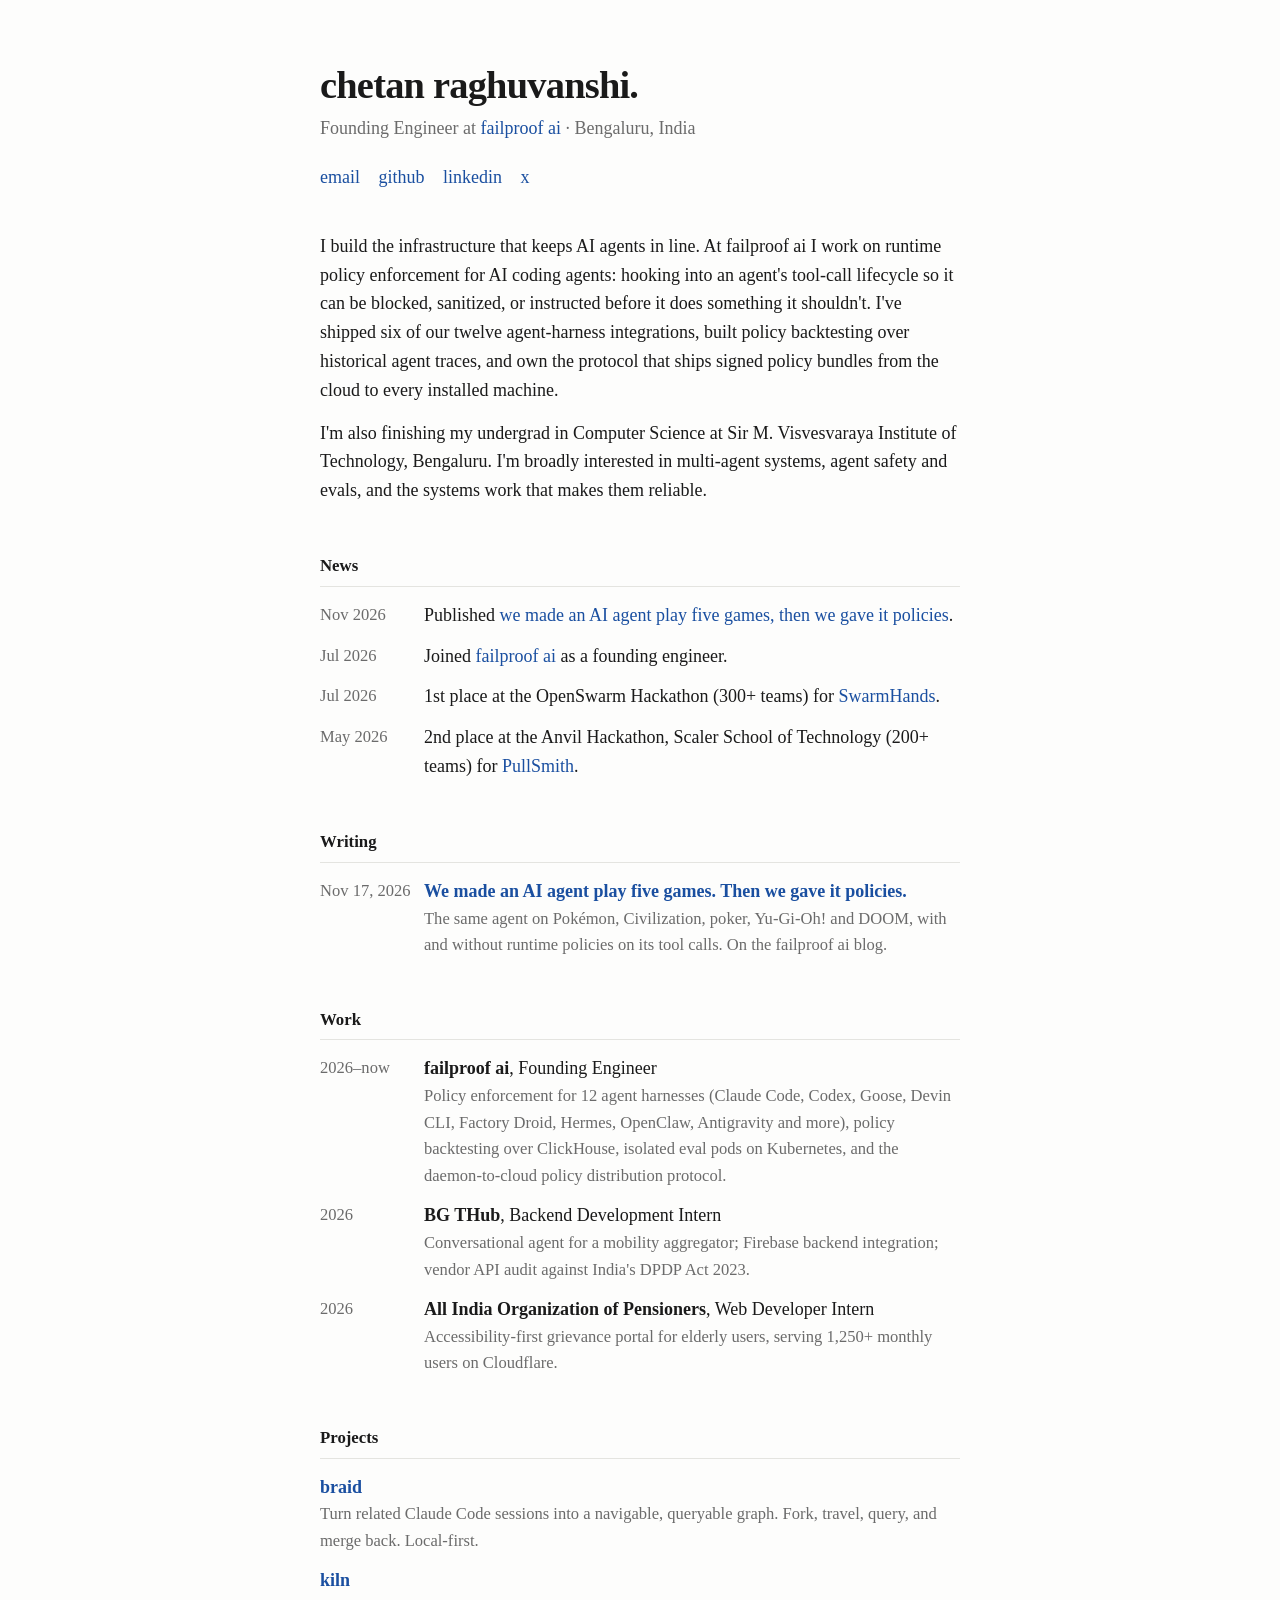
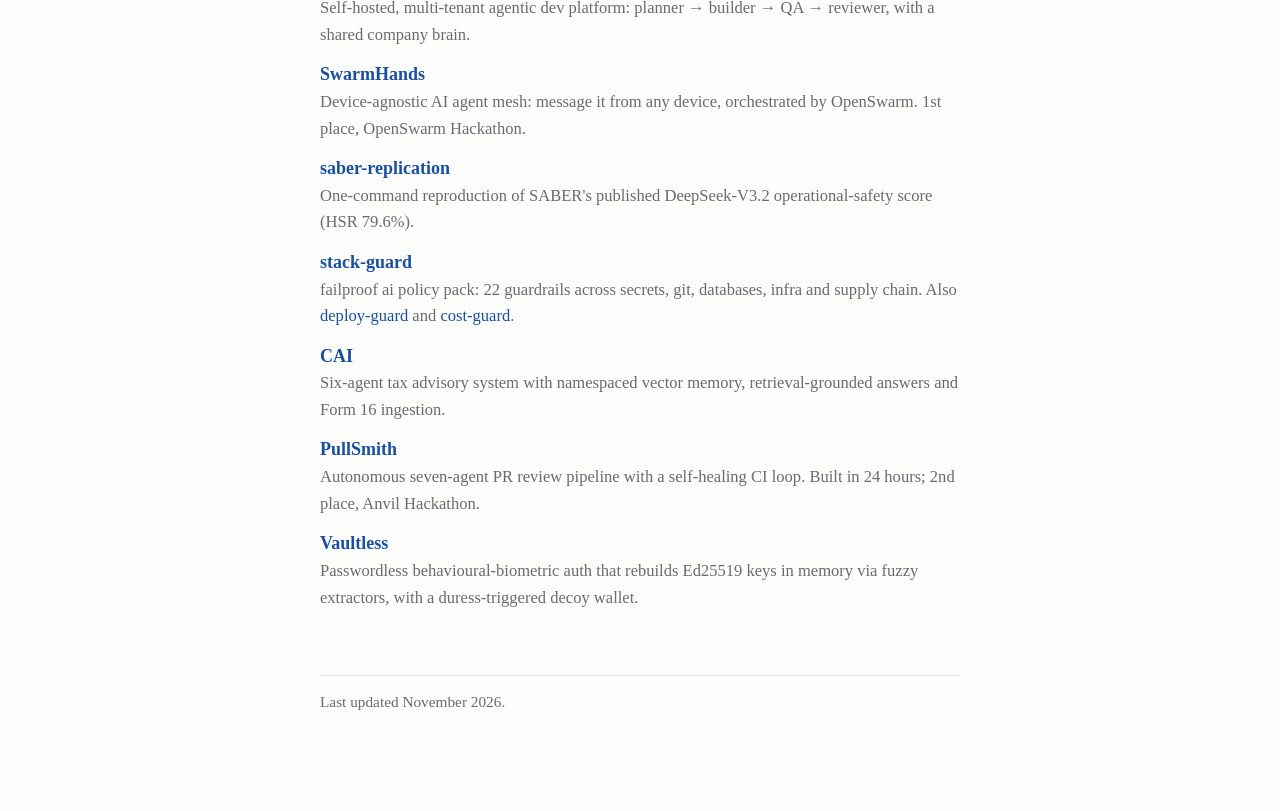
==== index.html @ 003a3ee9 "Initial personal site Co-Authored-By: Claude Opus 5.5 <noreply@anthropic.com>" ====
<!doctype html>
<html lang="en">
<head>
  <meta charset="utf-8">
  <meta name="viewport" content="width=device-width, initial-scale=1">
  <title>Chetan Raghuvanshi</title>
  <meta name="description" content="Chetan Raghuvanshi: founding engineer at failproof ai, working on runtime policy enforcement for AI coding agents.">
  <meta property="og:title" content="Chetan Raghuvanshi">
  <meta property="og:description" content="Founding engineer at failproof ai. Agents, guardrails, evals.">
  <link rel="icon" href="data:image/svg+xml,<svg xmlns='http://www.w3.org/2000/svg' viewBox='0 0 100 100'><text y='.9em' font-size='90' font-family='Georgia,serif'>c.</text></svg>">
  <link rel="stylesheet" href="/style.css">
</head>
<body>
<main>

  <h1>chetan raghuvanshi.</h1>
  <p class="subtitle">Founding Engineer at <a href="https://befailproof.ai">failproof ai</a> · Bengaluru, India</p>

  <p class="links">
    <a href="mailto:chetanraghuvanshi85@gmail.com">email</a>
    <a href="https://github.com/chhhee10">github</a>
    <a href="https://www.linkedin.com/in/chetan-raghuvanshi">linkedin</a>
    <a href="https://x.com/chhhee10">x</a>
  </p>

  <p>
    I build the infrastructure that keeps AI agents in line. At failproof ai I work on
    runtime policy enforcement for AI coding agents: hooking into an agent's tool-call
    lifecycle so it can be blocked, sanitized, or instructed before it does something it
    shouldn't. I've shipped six of our twelve agent-harness integrations, built policy
    backtesting over historical agent traces, and own the protocol that ships signed
    policy bundles from the cloud to every installed machine.
  </p>
  <p>
    I'm also finishing my undergrad in Computer Science at Sir M. Visvesvaraya
    Institute of Technology, Bengaluru. I'm broadly
    interested in multi-agent systems, agent safety and evals, and the systems work that
    makes them reliable.
  </p>

  <h2>News</h2>
  <ul class="plain dated">
    <li><span class="date">Nov 2026</span><span>Published <a href="https://befailproof.ai/blog/failproof-arcade/">we made an AI agent play five games, then we gave it policies</a>.</span></li>
    <li><span class="date">Jul 2026</span><span>Joined <a href="https://befailproof.ai">failproof ai</a> as a founding engineer.</span></li>
    <li><span class="date">Jul 2026</span><span>1st place at the OpenSwarm Hackathon (300+ teams) for <a href="https://github.com/chhhee10/swarmhands">SwarmHands</a>.</span></li>
    <li><span class="date">May 2026</span><span>2nd place at the Anvil Hackathon, Scaler School of Technology (200+ teams) for <a href="https://github.com/chhhee10/PullSmith">PullSmith</a>.</span></li>
  </ul>

  <h2>Writing</h2>
  <!-- Newest first. Self-hosted posts live in /blog/<slug>/index.html -->
  <ul class="plain dated">
    <li>
      <span class="date">Nov 17, 2026</span>
      <span>
        <a class="item-title" href="https://befailproof.ai/blog/failproof-arcade/">We made an AI agent play five games. Then we gave it policies.</a>
        <span class="desc meta">The same agent on Pokémon, Civilization, poker, Yu-Gi-Oh! and DOOM, with and without runtime policies on its tool calls. On the failproof ai blog.</span>
      </span>
    </li>
  </ul>

  <h2>Work</h2>
  <ul class="plain dated">
    <li>
      <span class="date">2026–now</span>
      <span>
        <span class="item-title">failproof ai</span>, Founding Engineer
        <span class="desc meta">Policy enforcement for 12 agent harnesses (Claude Code, Codex, Goose, Devin CLI, Factory Droid, Hermes, OpenClaw, Antigravity and more), policy backtesting over ClickHouse, isolated eval pods on Kubernetes, and the daemon-to-cloud policy distribution protocol.</span>
      </span>
    </li>
    <li>
      <span class="date">2026</span>
      <span>
        <span class="item-title">BG THub</span>, Backend Development Intern
        <span class="desc meta">Conversational agent for a mobility aggregator; Firebase backend integration; vendor API audit against India's DPDP Act 2023.</span>
      </span>
    </li>
    <li>
      <span class="date">2026</span>
      <span>
        <span class="item-title">All India Organization of Pensioners</span>, Web Developer Intern
        <span class="desc meta">Accessibility-first grievance portal for elderly users, serving 1,250+ monthly users on Cloudflare.</span>
      </span>
    </li>
  </ul>

  <h2>Projects</h2>
  <ul class="plain">
    <li>
      <a class="item-title" href="https://github.com/chhhee10/braid">braid</a>
      <span class="desc meta">Turn related Claude Code sessions into a navigable, queryable graph. Fork, travel, query, and merge back. Local-first.</span>
    </li>
    <li>
      <a class="item-title" href="https://github.com/chhhee10/kiln">kiln</a>
      <span class="desc meta">Self-hosted, multi-tenant agentic dev platform: planner → builder → QA → reviewer, with a shared company brain.</span>
    </li>
    <li>
      <a class="item-title" href="https://github.com/chhhee10/swarmhands">SwarmHands</a>
      <span class="desc meta">Device-agnostic AI agent mesh: message it from any device, orchestrated by OpenSwarm. 1st place, OpenSwarm Hackathon.</span>
    </li>
    <li>
      <a class="item-title" href="https://github.com/chhhee10/saber-replication">saber-replication</a>
      <span class="desc meta">One-command reproduction of SABER's published DeepSeek-V3.2 operational-safety score (HSR 79.6%).</span>
    </li>
    <li>
      <a class="item-title" href="https://github.com/chhhee10/stack-guard">stack-guard</a>
      <span class="desc meta">failproof ai policy pack: 22 guardrails across secrets, git, databases, infra and supply chain. Also <a href="https://github.com/chhhee10/deploy-guard">deploy-guard</a> and <a href="https://github.com/chhhee10/cost-guard">cost-guard</a>.</span>
    </li>
    <li>
      <a class="item-title" href="https://github.com/chhhee10/CAI">CAI</a>
      <span class="desc meta">Six-agent tax advisory system with namespaced vector memory, retrieval-grounded answers and Form 16 ingestion.</span>
    </li>
    <li>
      <a class="item-title" href="https://github.com/chhhee10/PullSmith">PullSmith</a>
      <span class="desc meta">Autonomous seven-agent PR review pipeline with a self-healing CI loop. Built in 24 hours; 2nd place, Anvil Hackathon.</span>
    </li>
    <li>
      <a class="item-title" href="https://github.com/chhhee10/VAULTLESS">Vaultless</a>
      <span class="desc meta">Passwordless behavioural-biometric auth that rebuilds Ed25519 keys in memory via fuzzy extractors, with a duress-triggered decoy wallet.</span>
    </li>
  </ul>

  <footer>Last updated November 2026.</footer>

</main>
</body>
</html>
---- style.css ----
:root {
  --bg: #fdfdfc;
  --fg: #1a1a1a;
  --muted: #6b6b6b;
  --rule: #e4e4e0;
  --link: #1a4fa0;
  --link-visited: #5b3a8c;
}
@media (prefers-color-scheme: dark) {
  :root {
    --bg: #141414;
    --fg: #e6e6e3;
    --muted: #9a9a95;
    --rule: #2c2c2a;
    --link: #8ab4f8;
    --link-visited: #c4a7e7;
  }
}

* { box-sizing: border-box; }

html { -webkit-text-size-adjust: 100%; }

body {
  margin: 0;
  background: var(--bg);
  color: var(--fg);
  font-family: "Iowan Old Style", "Palatino Linotype", Palatino, Georgia, "Times New Roman", serif;
  font-size: 18px;
  line-height: 1.6;
}

main {
  max-width: 680px;
  margin: 0 auto;
  padding: 64px 20px 96px;
}

a { color: var(--link); text-decoration: none; }
a:visited { color: var(--link-visited); }
a:hover { text-decoration: underline; text-underline-offset: 3px; }

h1 {
  font-size: 2.4rem;
  font-weight: 600;
  letter-spacing: -0.02em;
  line-height: 1.1;
  margin: 0 0 8px;
}
h1 a, h1 a:visited { color: var(--fg); }

.subtitle { color: var(--muted); margin: 0 0 20px; }

.links { margin: 0 0 40px; }
.links a { margin-right: 14px; white-space: nowrap; }

h2 {
  font-size: 1.05rem;
  font-weight: 600;
  margin: 48px 0 14px;
  padding-bottom: 6px;
  border-bottom: 1px solid var(--rule);
}

p { margin: 0 0 14px; }

ul.plain { list-style: none; padding: 0; margin: 0; }
ul.plain li { margin: 0 0 12px; }

.dated li { display: grid; grid-template-columns: 92px 1fr; gap: 12px; }
.date { color: var(--muted); font-variant-numeric: tabular-nums; font-size: 0.92em; padding-top: 1px; }

.item-title { font-weight: 600; }
.meta { color: var(--muted); font-size: 0.92em; }
.desc { display: block; }

footer {
  margin-top: 64px;
  padding-top: 14px;
  border-top: 1px solid var(--rule);
  color: var(--muted);
  font-size: 0.85em;
}

/* blog posts */
article h1 { font-size: 2rem; margin-bottom: 6px; }
article .meta { margin-bottom: 32px; display: block; }
article h2 { border: 0; font-size: 1.3rem; margin-top: 36px; }
article img { max-width: 100%; height: auto; }
article pre {
  overflow-x: auto;
  padding: 14px;
  background: var(--rule);
  border-radius: 4px;
  font-size: 0.85em;
}
code { font-family: ui-monospace, SFMono-Regular, Menlo, Consolas, monospace; font-size: 0.88em; }
.back { display: inline-block; margin-bottom: 32px; }

@media (max-width: 520px) {
  body { font-size: 17px; }
  main { padding: 40px 16px 72px; }
  h1 { font-size: 2rem; }
  .dated li { grid-template-columns: 1fr; gap: 0; }
}
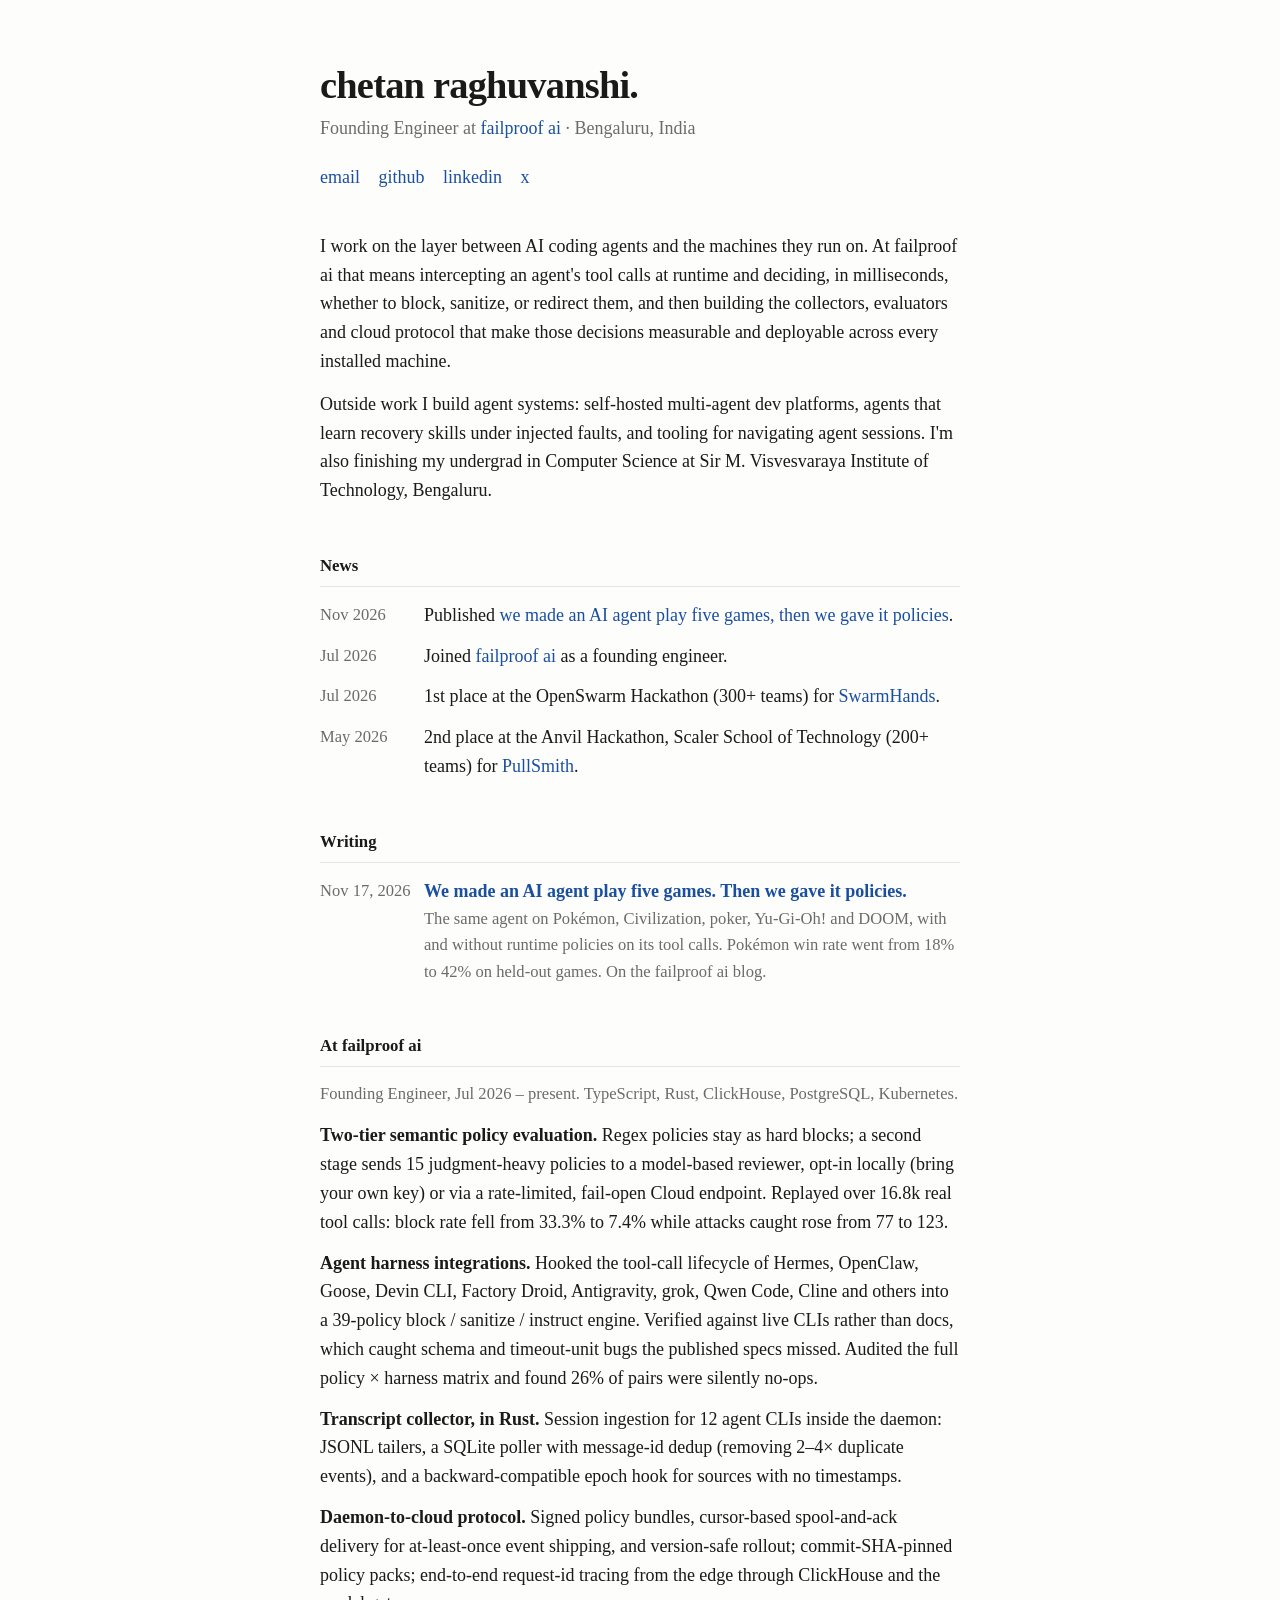
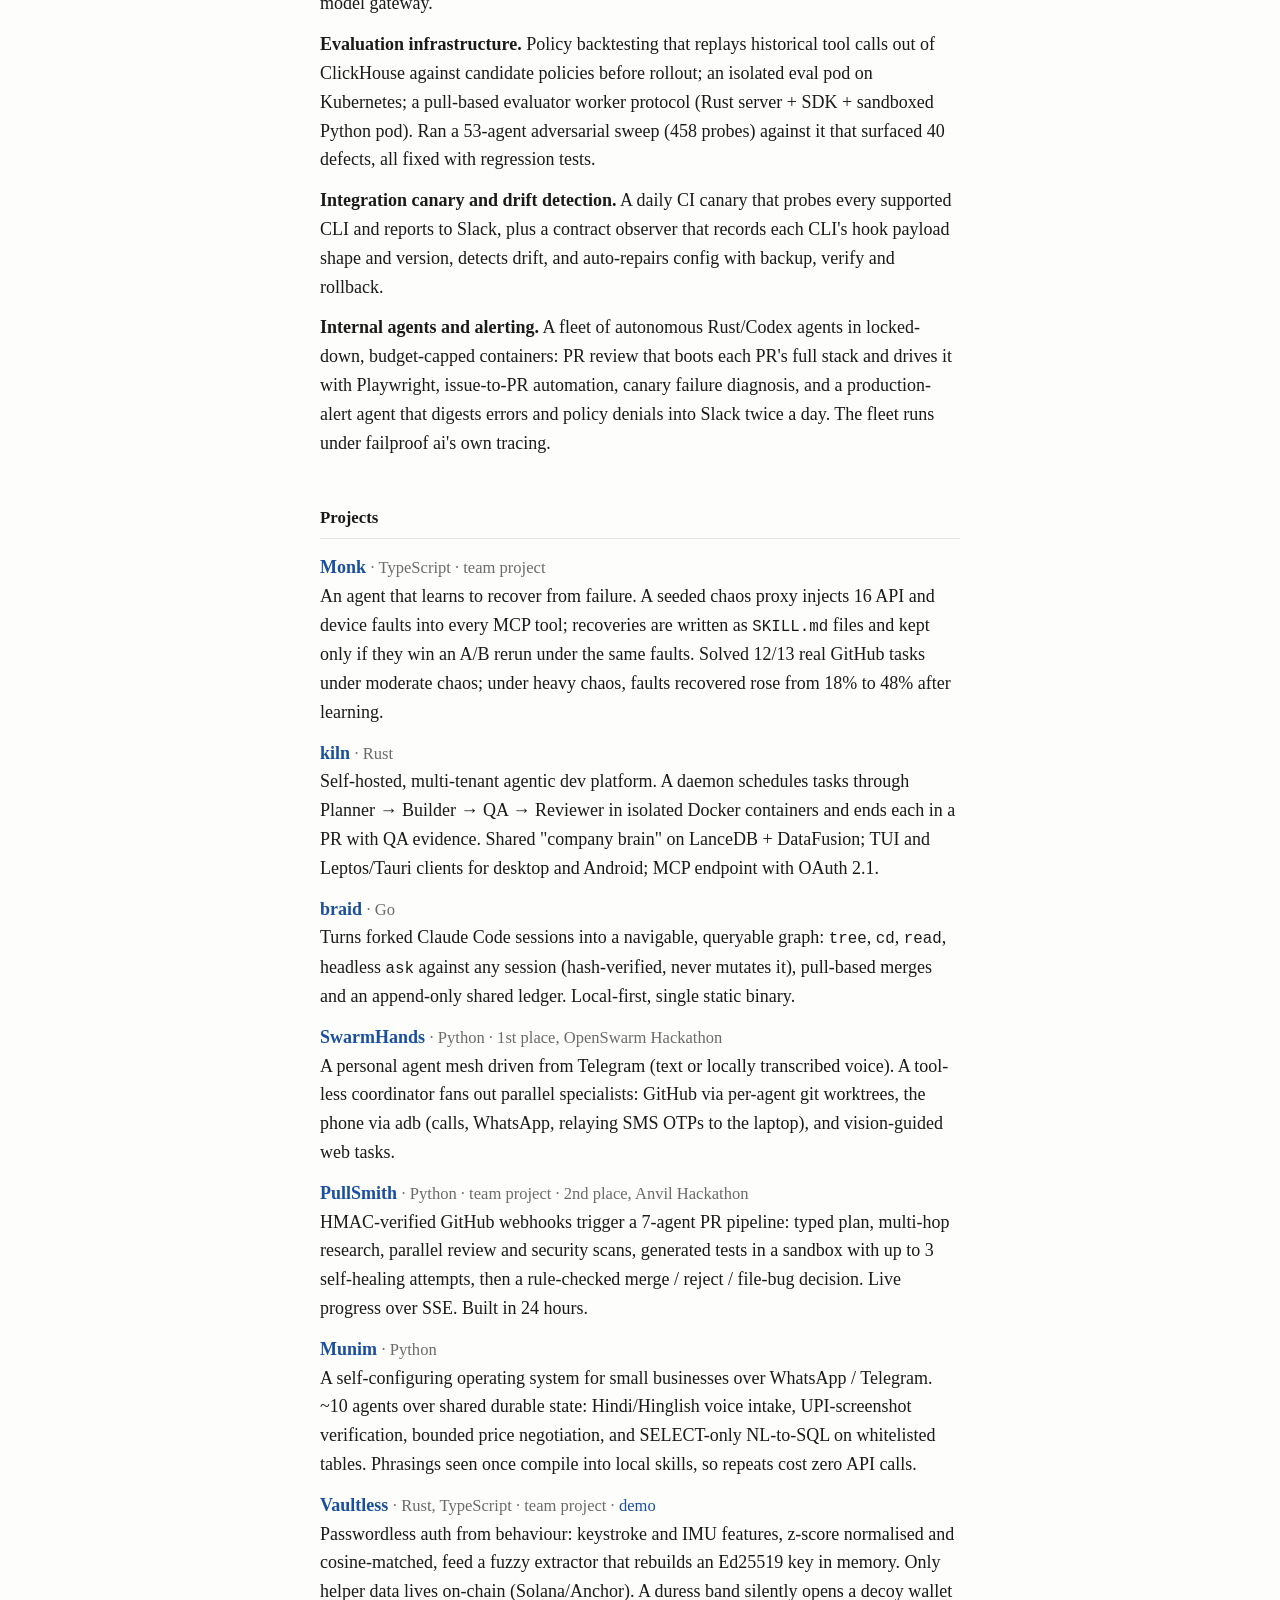
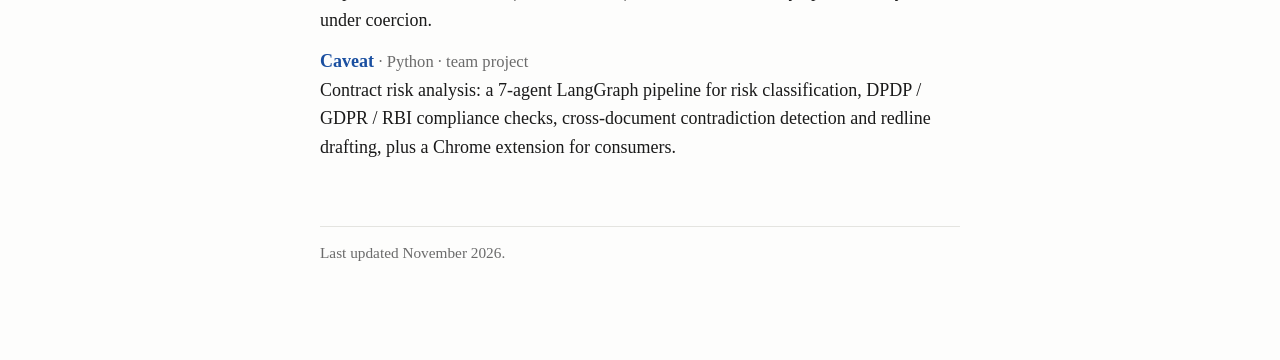
==== commit 56ce1219: "Expand failproof ai work and projects Co-Authored-By: Claude Opus 5.5 <noreply@anthropic.com>" ====
--- a/index.html
+++ b/index.html
@@ -4,9 +4,9 @@
   <meta charset="utf-8">
   <meta name="viewport" content="width=device-width, initial-scale=1">
   <title>Chetan Raghuvanshi</title>
-  <meta name="description" content="Chetan Raghuvanshi: founding engineer at failproof ai, working on runtime policy enforcement for AI coding agents.">
+  <meta name="description" content="Chetan Raghuvanshi: founding engineer at failproof ai, building runtime policy enforcement, evaluators and infrastructure for AI coding agents.">
   <meta property="og:title" content="Chetan Raghuvanshi">
-  <meta property="og:description" content="Founding engineer at failproof ai. Agents, guardrails, evals.">
+  <meta property="og:description" content="Founding engineer at failproof ai. Agent runtimes, guardrails, evals.">
   <link rel="icon" href="data:image/svg+xml,<svg xmlns='http://www.w3.org/2000/svg' viewBox='0 0 100 100'><text y='.9em' font-size='90' font-family='Georgia,serif'>c.</text></svg>">
   <link rel="stylesheet" href="/style.css">
 </head>
@@ -24,18 +24,17 @@
   </p>
 
   <p>
-    I build the infrastructure that keeps AI agents in line. At failproof ai I work on
-    runtime policy enforcement for AI coding agents: hooking into an agent's tool-call
-    lifecycle so it can be blocked, sanitized, or instructed before it does something it
-    shouldn't. I've shipped six of our twelve agent-harness integrations, built policy
-    backtesting over historical agent traces, and own the protocol that ships signed
-    policy bundles from the cloud to every installed machine.
+    I work on the layer between AI coding agents and the machines they run on. At
+    failproof ai that means intercepting an agent's tool calls at runtime and deciding,
+    in milliseconds, whether to block, sanitize, or redirect them, and then building the
+    collectors, evaluators and cloud protocol that make those decisions measurable and
+    deployable across every installed machine.
   </p>
   <p>
-    I'm also finishing my undergrad in Computer Science at Sir M. Visvesvaraya
-    Institute of Technology, Bengaluru. I'm broadly
-    interested in multi-agent systems, agent safety and evals, and the systems work that
-    makes them reliable.
+    Outside work I build agent systems: self-hosted multi-agent dev platforms, agents
+    that learn recovery skills under injected faults, and tooling for navigating agent
+    sessions. I'm also finishing my undergrad in Computer Science at Sir M. Visvesvaraya
+    Institute of Technology, Bengaluru.
   </p>
 
   <h2>News</h2>
@@ -53,69 +52,106 @@
       <span class="date">Nov 17, 2026</span>
       <span>
         <a class="item-title" href="https://befailproof.ai/blog/failproof-arcade/">We made an AI agent play five games. Then we gave it policies.</a>
-        <span class="desc meta">The same agent on Pokémon, Civilization, poker, Yu-Gi-Oh! and DOOM, with and without runtime policies on its tool calls. On the failproof ai blog.</span>
+        <span class="desc meta">The same agent on Pokémon, Civilization, poker, Yu-Gi-Oh! and DOOM, with and without runtime policies on its tool calls. Pokémon win rate went from 18% to 42% on held-out games. On the failproof ai blog.</span>
       </span>
     </li>
   </ul>
 
-  <h2>Work</h2>
-  <ul class="plain dated">
+  <h2>At failproof ai</h2>
+  <p class="meta">Founding Engineer, Jul 2026 – present. TypeScript, Rust, ClickHouse, PostgreSQL, Kubernetes.</p>
+  <ul class="plain">
     <li>
-      <span class="date">2026–now</span>
-      <span>
-        <span class="item-title">failproof ai</span>, Founding Engineer
-        <span class="desc meta">Policy enforcement for 12 agent harnesses (Claude Code, Codex, Goose, Devin CLI, Factory Droid, Hermes, OpenClaw, Antigravity and more), policy backtesting over ClickHouse, isolated eval pods on Kubernetes, and the daemon-to-cloud policy distribution protocol.</span>
-      </span>
+      <span class="item-title">Two-tier semantic policy evaluation.</span>
+      Regex policies stay as hard blocks; a second stage sends 15 judgment-heavy policies
+      to a model-based reviewer, opt-in locally (bring your own key) or via a rate-limited,
+      fail-open Cloud endpoint. Replayed over 16.8k real tool calls: block rate fell from
+      33.3% to 7.4% while attacks caught rose from 77 to 123.
     </li>
     <li>
-      <span class="date">2026</span>
-      <span>
-        <span class="item-title">BG THub</span>, Backend Development Intern
-        <span class="desc meta">Conversational agent for a mobility aggregator; Firebase backend integration; vendor API audit against India's DPDP Act 2023.</span>
-      </span>
+      <span class="item-title">Agent harness integrations.</span>
+      Hooked the tool-call lifecycle of Hermes, OpenClaw, Goose, Devin CLI, Factory Droid,
+      Antigravity, grok, Qwen Code, Cline and others into a 39-policy block / sanitize /
+      instruct engine. Verified against live CLIs rather than docs, which caught schema and
+      timeout-unit bugs the published specs missed. Audited the full policy × harness
+      matrix and found 26% of pairs were silently no-ops.
     </li>
     <li>
-      <span class="date">2026</span>
-      <span>
-        <span class="item-title">All India Organization of Pensioners</span>, Web Developer Intern
-        <span class="desc meta">Accessibility-first grievance portal for elderly users, serving 1,250+ monthly users on Cloudflare.</span>
-      </span>
+      <span class="item-title">Transcript collector, in Rust.</span>
+      Session ingestion for 12 agent CLIs inside the daemon: JSONL tailers, a SQLite poller
+      with message-id dedup (removing 2–4× duplicate events), and a backward-compatible
+      epoch hook for sources with no timestamps.
+    </li>
+    <li>
+      <span class="item-title">Daemon-to-cloud protocol.</span>
+      Signed policy bundles, cursor-based spool-and-ack delivery for at-least-once event
+      shipping, and version-safe rollout; commit-SHA-pinned policy packs; end-to-end
+      request-id tracing from the edge through ClickHouse and the model gateway.
+    </li>
+    <li>
+      <span class="item-title">Evaluation infrastructure.</span>
+      Policy backtesting that replays historical tool calls out of ClickHouse against
+      candidate policies before rollout; an isolated eval pod on Kubernetes; a pull-based
+      evaluator worker protocol (Rust server + SDK + sandboxed Python pod). Ran a 53-agent
+      adversarial sweep (458 probes) against it that surfaced 40 defects, all fixed with
+      regression tests.
+    </li>
+    <li>
+      <span class="item-title">Integration canary and drift detection.</span>
+      A daily CI canary that probes every supported CLI and reports to Slack, plus a
+      contract observer that records each CLI's hook payload shape and version, detects
+      drift, and auto-repairs config with backup, verify and rollback.
+    </li>
+    <li>
+      <span class="item-title">Internal agents and alerting.</span>
+      A fleet of autonomous Rust/Codex agents in locked-down, budget-capped containers:
+      PR review that boots each PR's full stack and drives it with Playwright, issue-to-PR
+      automation, canary failure diagnosis, and a production-alert agent that digests
+      errors and policy denials into Slack twice a day. The fleet runs under failproof ai's
+      own tracing.
     </li>
   </ul>
 
   <h2>Projects</h2>
   <ul class="plain">
     <li>
-      <a class="item-title" href="https://github.com/chhhee10/braid">braid</a>
-      <span class="desc meta">Turn related Claude Code sessions into a navigable, queryable graph. Fork, travel, query, and merge back. Local-first.</span>
+      <a class="item-title" href="https://github.com/Vijeta-Patel/Monk">Monk</a>
+      <span class="meta">· TypeScript · team project</span>
+      <span class="desc">An agent that learns to recover from failure. A seeded chaos proxy injects 16 API and device faults into every MCP tool; recoveries are written as <code>SKILL.md</code> files and kept only if they win an A/B rerun under the same faults. Solved 12/13 real GitHub tasks under moderate chaos; under heavy chaos, faults recovered rose from 18% to 48% after learning.</span>
     </li>
     <li>
       <a class="item-title" href="https://github.com/chhhee10/kiln">kiln</a>
-      <span class="desc meta">Self-hosted, multi-tenant agentic dev platform: planner → builder → QA → reviewer, with a shared company brain.</span>
+      <span class="meta">· Rust</span>
+      <span class="desc">Self-hosted, multi-tenant agentic dev platform. A daemon schedules tasks through Planner → Builder → QA → Reviewer in isolated Docker containers and ends each in a PR with QA evidence. Shared "company brain" on LanceDB + DataFusion; TUI and Leptos/Tauri clients for desktop and Android; MCP endpoint with OAuth 2.1.</span>
+    </li>
+    <li>
+      <a class="item-title" href="https://github.com/chhhee10/braid">braid</a>
+      <span class="meta">· Go</span>
+      <span class="desc">Turns forked Claude Code sessions into a navigable, queryable graph: <code>tree</code>, <code>cd</code>, <code>read</code>, headless <code>ask</code> against any session (hash-verified, never mutates it), pull-based merges and an append-only shared ledger. Local-first, single static binary.</span>
     </li>
     <li>
       <a class="item-title" href="https://github.com/chhhee10/swarmhands">SwarmHands</a>
-      <span class="desc meta">Device-agnostic AI agent mesh: message it from any device, orchestrated by OpenSwarm. 1st place, OpenSwarm Hackathon.</span>
-    </li>
-    <li>
-      <a class="item-title" href="https://github.com/chhhee10/saber-replication">saber-replication</a>
-      <span class="desc meta">One-command reproduction of SABER's published DeepSeek-V3.2 operational-safety score (HSR 79.6%).</span>
-    </li>
-    <li>
-      <a class="item-title" href="https://github.com/chhhee10/stack-guard">stack-guard</a>
-      <span class="desc meta">failproof ai policy pack: 22 guardrails across secrets, git, databases, infra and supply chain. Also <a href="https://github.com/chhhee10/deploy-guard">deploy-guard</a> and <a href="https://github.com/chhhee10/cost-guard">cost-guard</a>.</span>
-    </li>
-    <li>
-      <a class="item-title" href="https://github.com/chhhee10/CAI">CAI</a>
-      <span class="desc meta">Six-agent tax advisory system with namespaced vector memory, retrieval-grounded answers and Form 16 ingestion.</span>
+      <span class="meta">· Python · 1st place, OpenSwarm Hackathon</span>
+      <span class="desc">A personal agent mesh driven from Telegram (text or locally transcribed voice). A tool-less coordinator fans out parallel specialists: GitHub via per-agent git worktrees, the phone via adb (calls, WhatsApp, relaying SMS OTPs to the laptop), and vision-guided web tasks.</span>
     </li>
     <li>
       <a class="item-title" href="https://github.com/chhhee10/PullSmith">PullSmith</a>
-      <span class="desc meta">Autonomous seven-agent PR review pipeline with a self-healing CI loop. Built in 24 hours; 2nd place, Anvil Hackathon.</span>
+      <span class="meta">· Python · team project · 2nd place, Anvil Hackathon</span>
+      <span class="desc">HMAC-verified GitHub webhooks trigger a 7-agent PR pipeline: typed plan, multi-hop research, parallel review and security scans, generated tests in a sandbox with up to 3 self-healing attempts, then a rule-checked merge / reject / file-bug decision. Live progress over SSE. Built in 24 hours.</span>
+    </li>
+    <li>
+      <a class="item-title" href="https://github.com/chhhee10/DeepMind-Hack">Munim</a>
+      <span class="meta">· Python</span>
+      <span class="desc">A self-configuring operating system for small businesses over WhatsApp / Telegram. ~10 agents over shared durable state: Hindi/Hinglish voice intake, UPI-screenshot verification, bounded price negotiation, and SELECT-only NL-to-SQL on whitelisted tables. Phrasings seen once compile into local skills, so repeats cost zero API calls.</span>
     </li>
     <li>
       <a class="item-title" href="https://github.com/chhhee10/VAULTLESS">Vaultless</a>
-      <span class="desc meta">Passwordless behavioural-biometric auth that rebuilds Ed25519 keys in memory via fuzzy extractors, with a duress-triggered decoy wallet.</span>
+      <span class="meta">· Rust, TypeScript · team project · <a href="https://vaultless-sys.vercel.app">demo</a></span>
+      <span class="desc">Passwordless auth from behaviour: keystroke and IMU features, z-score normalised and cosine-matched, feed a fuzzy extractor that rebuilds an Ed25519 key in memory. Only helper data lives on-chain (Solana/Anchor). A duress band silently opens a decoy wallet under coercion.</span>
+    </li>
+    <li>
+      <a class="item-title" href="https://github.com/chhhee10/Caveat">Caveat</a>
+      <span class="meta">· Python · team project</span>
+      <span class="desc">Contract risk analysis: a 7-agent LangGraph pipeline for risk classification, DPDP / GDPR / RBI compliance checks, cross-document contradiction detection and redline drafting, plus a Chrome extension for consumers.</span>
     </li>
   </ul>
 
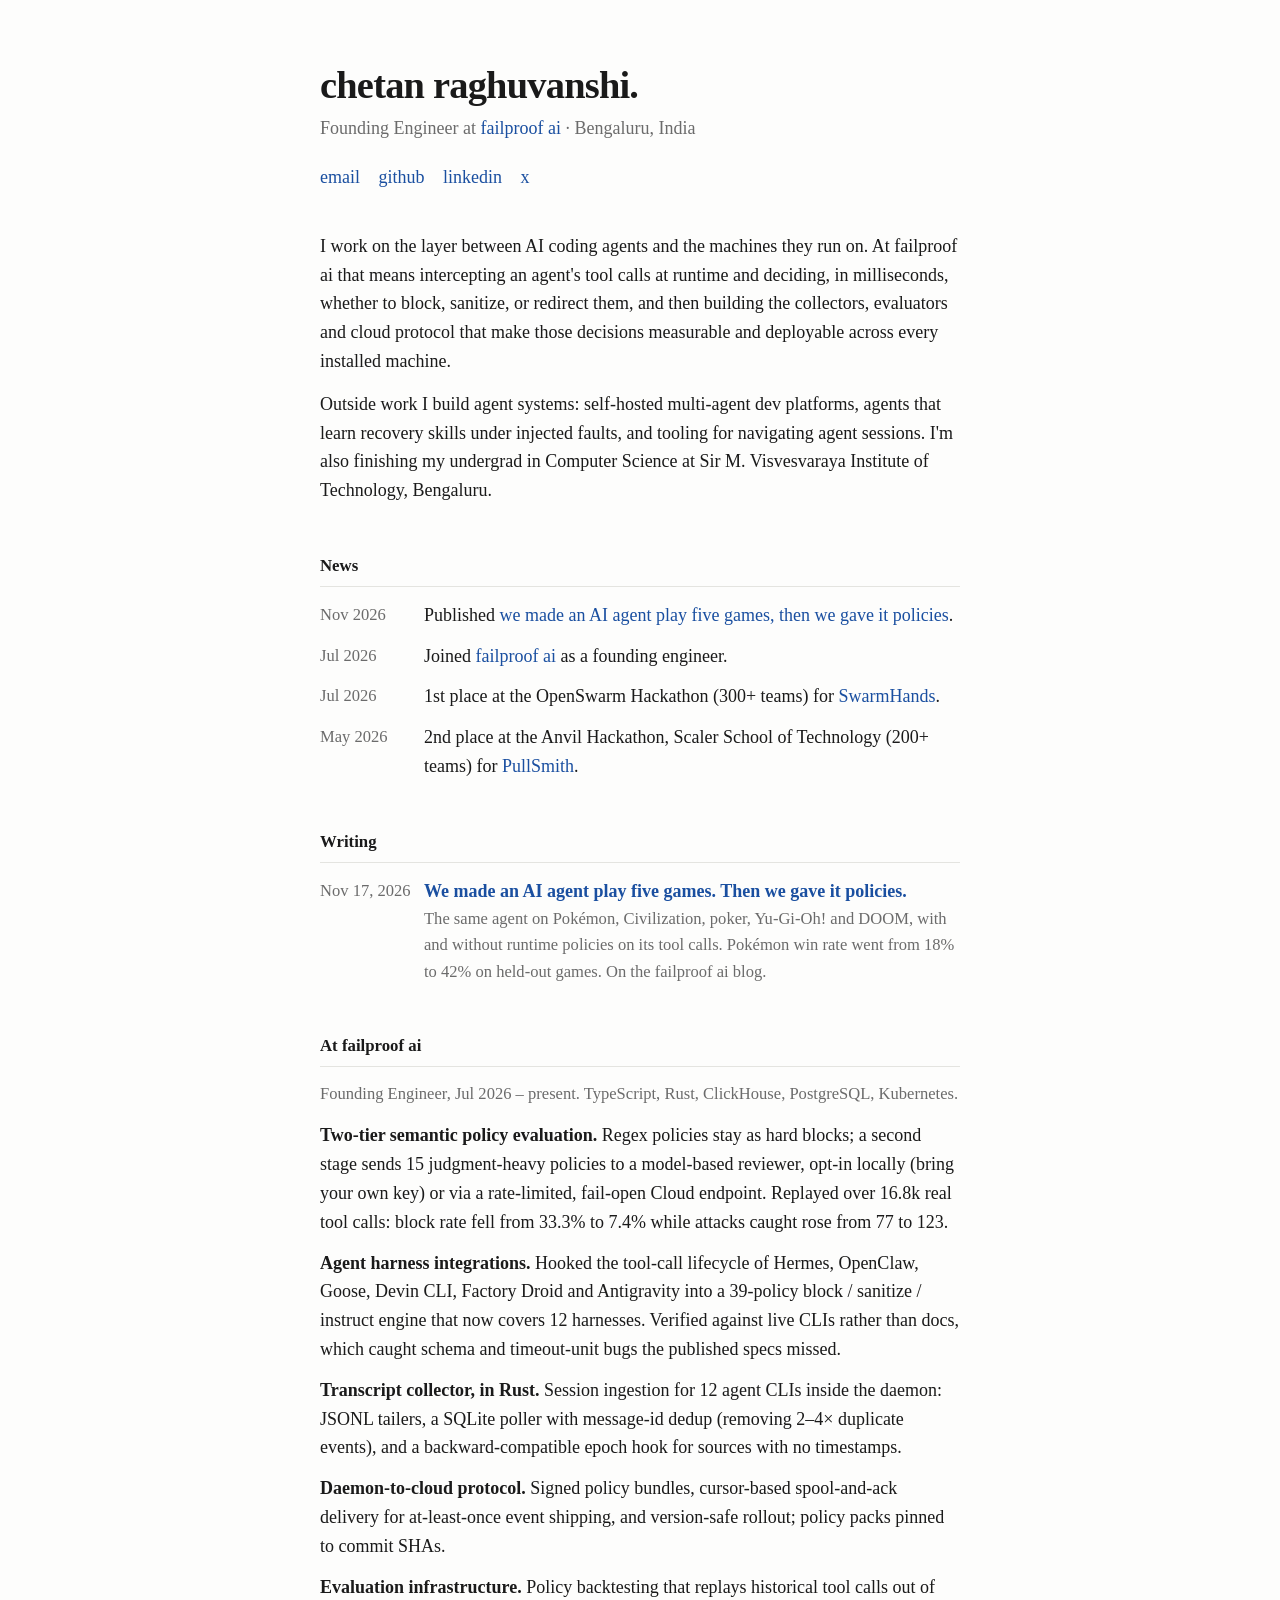
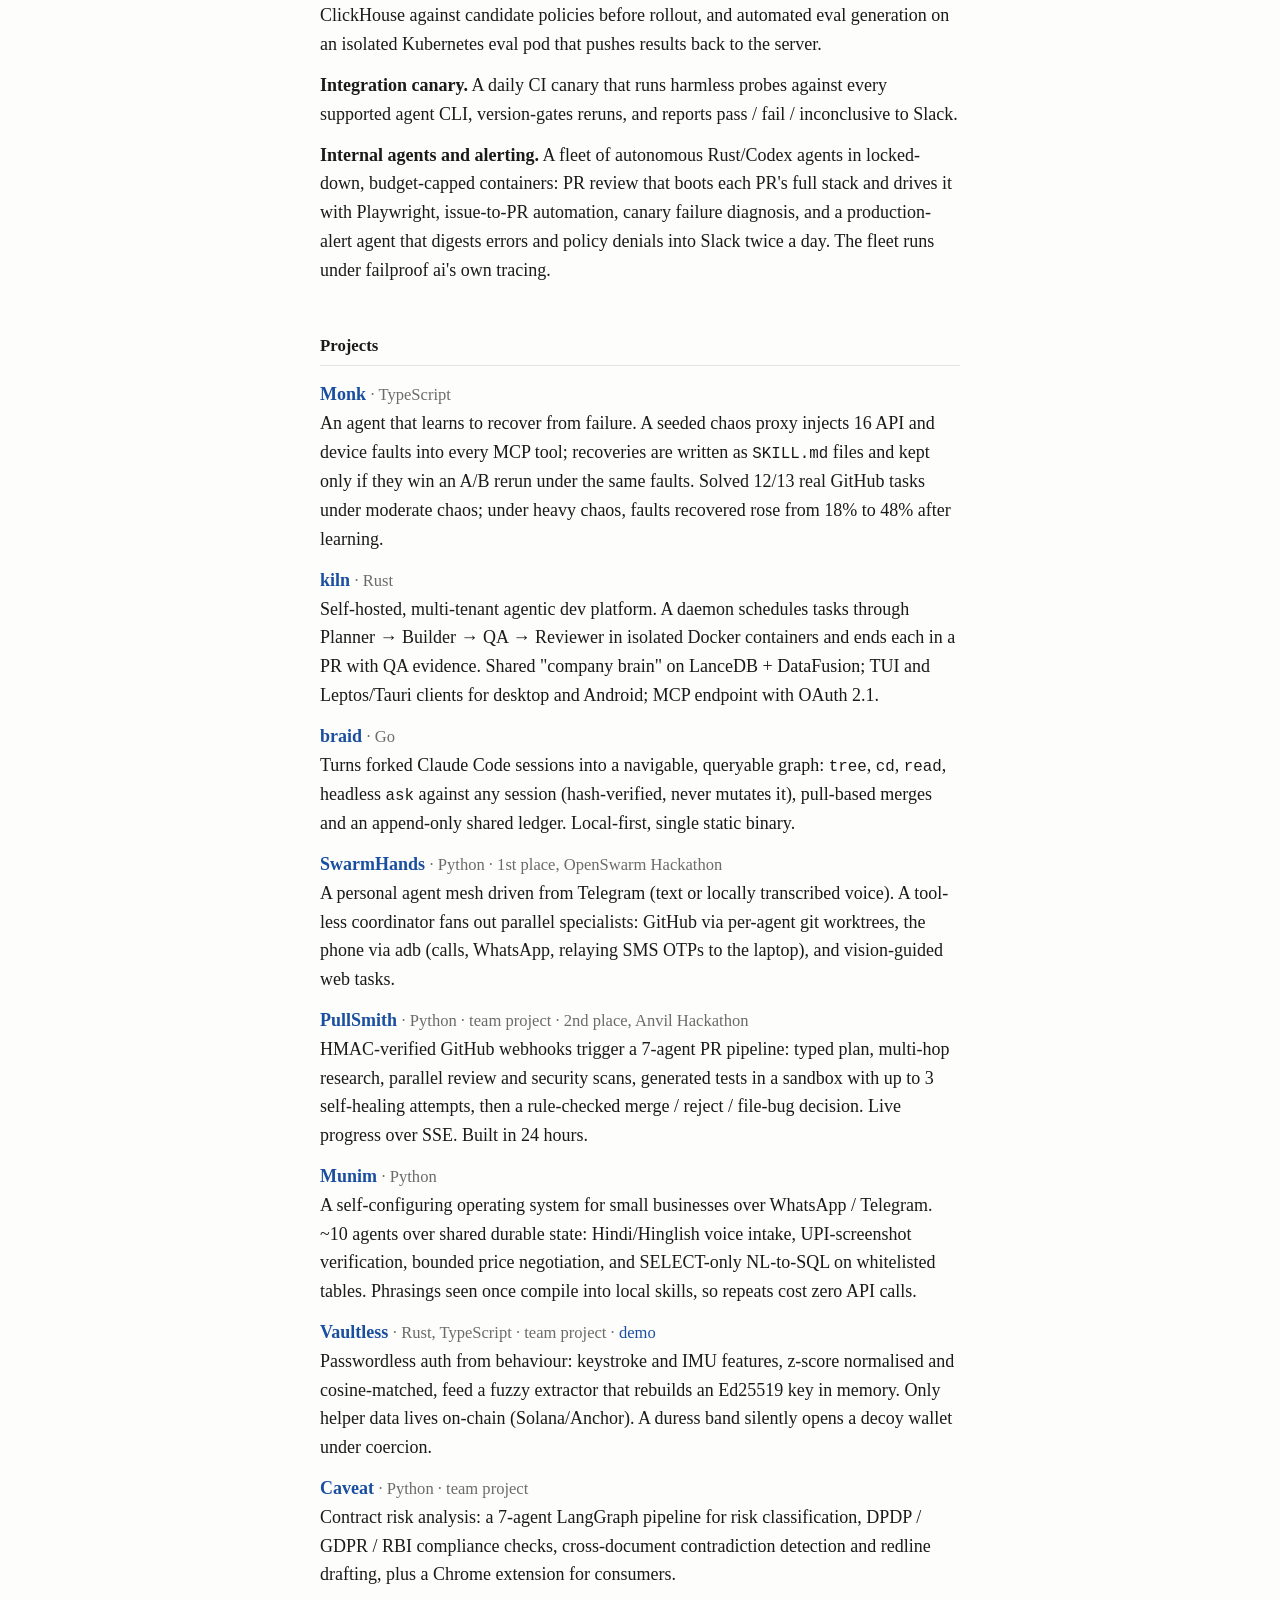
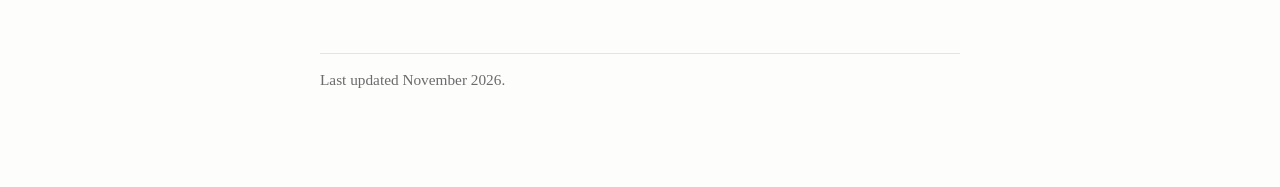
==== commit 6edc239a: "Keep only shipped failproof ai work; Monk as own project Co-Authored-By: Claude Opus 5.5 <noreply@an" ====
--- a/index.html
+++ b/index.html
@@ -69,11 +69,10 @@
     </li>
     <li>
       <span class="item-title">Agent harness integrations.</span>
-      Hooked the tool-call lifecycle of Hermes, OpenClaw, Goose, Devin CLI, Factory Droid,
-      Antigravity, grok, Qwen Code, Cline and others into a 39-policy block / sanitize /
-      instruct engine. Verified against live CLIs rather than docs, which caught schema and
-      timeout-unit bugs the published specs missed. Audited the full policy × harness
-      matrix and found 26% of pairs were silently no-ops.
+      Hooked the tool-call lifecycle of Hermes, OpenClaw, Goose, Devin CLI, Factory Droid
+      and Antigravity into a 39-policy block / sanitize / instruct engine that now covers
+      12 harnesses. Verified against live CLIs rather than docs, which caught schema and
+      timeout-unit bugs the published specs missed.
     </li>
     <li>
       <span class="item-title">Transcript collector, in Rust.</span>
@@ -84,22 +83,18 @@
     <li>
       <span class="item-title">Daemon-to-cloud protocol.</span>
       Signed policy bundles, cursor-based spool-and-ack delivery for at-least-once event
-      shipping, and version-safe rollout; commit-SHA-pinned policy packs; end-to-end
-      request-id tracing from the edge through ClickHouse and the model gateway.
+      shipping, and version-safe rollout; policy packs pinned to commit SHAs.
     </li>
     <li>
       <span class="item-title">Evaluation infrastructure.</span>
       Policy backtesting that replays historical tool calls out of ClickHouse against
-      candidate policies before rollout; an isolated eval pod on Kubernetes; a pull-based
-      evaluator worker protocol (Rust server + SDK + sandboxed Python pod). Ran a 53-agent
-      adversarial sweep (458 probes) against it that surfaced 40 defects, all fixed with
-      regression tests.
+      candidate policies before rollout, and automated eval generation on an isolated
+      Kubernetes eval pod that pushes results back to the server.
     </li>
     <li>
-      <span class="item-title">Integration canary and drift detection.</span>
-      A daily CI canary that probes every supported CLI and reports to Slack, plus a
-      contract observer that records each CLI's hook payload shape and version, detects
-      drift, and auto-repairs config with backup, verify and rollback.
+      <span class="item-title">Integration canary.</span>
+      A daily CI canary that runs harmless probes against every supported agent CLI,
+      version-gates reruns, and reports pass / fail / inconclusive to Slack.
     </li>
     <li>
       <span class="item-title">Internal agents and alerting.</span>
@@ -115,7 +110,7 @@
   <ul class="plain">
     <li>
       <a class="item-title" href="https://github.com/Vijeta-Patel/Monk">Monk</a>
-      <span class="meta">· TypeScript · team project</span>
+      <span class="meta">· TypeScript</span>
       <span class="desc">An agent that learns to recover from failure. A seeded chaos proxy injects 16 API and device faults into every MCP tool; recoveries are written as <code>SKILL.md</code> files and kept only if they win an A/B rerun under the same faults. Solved 12/13 real GitHub tasks under moderate chaos; under heavy chaos, faults recovered rose from 18% to 48% after learning.</span>
     </li>
     <li>
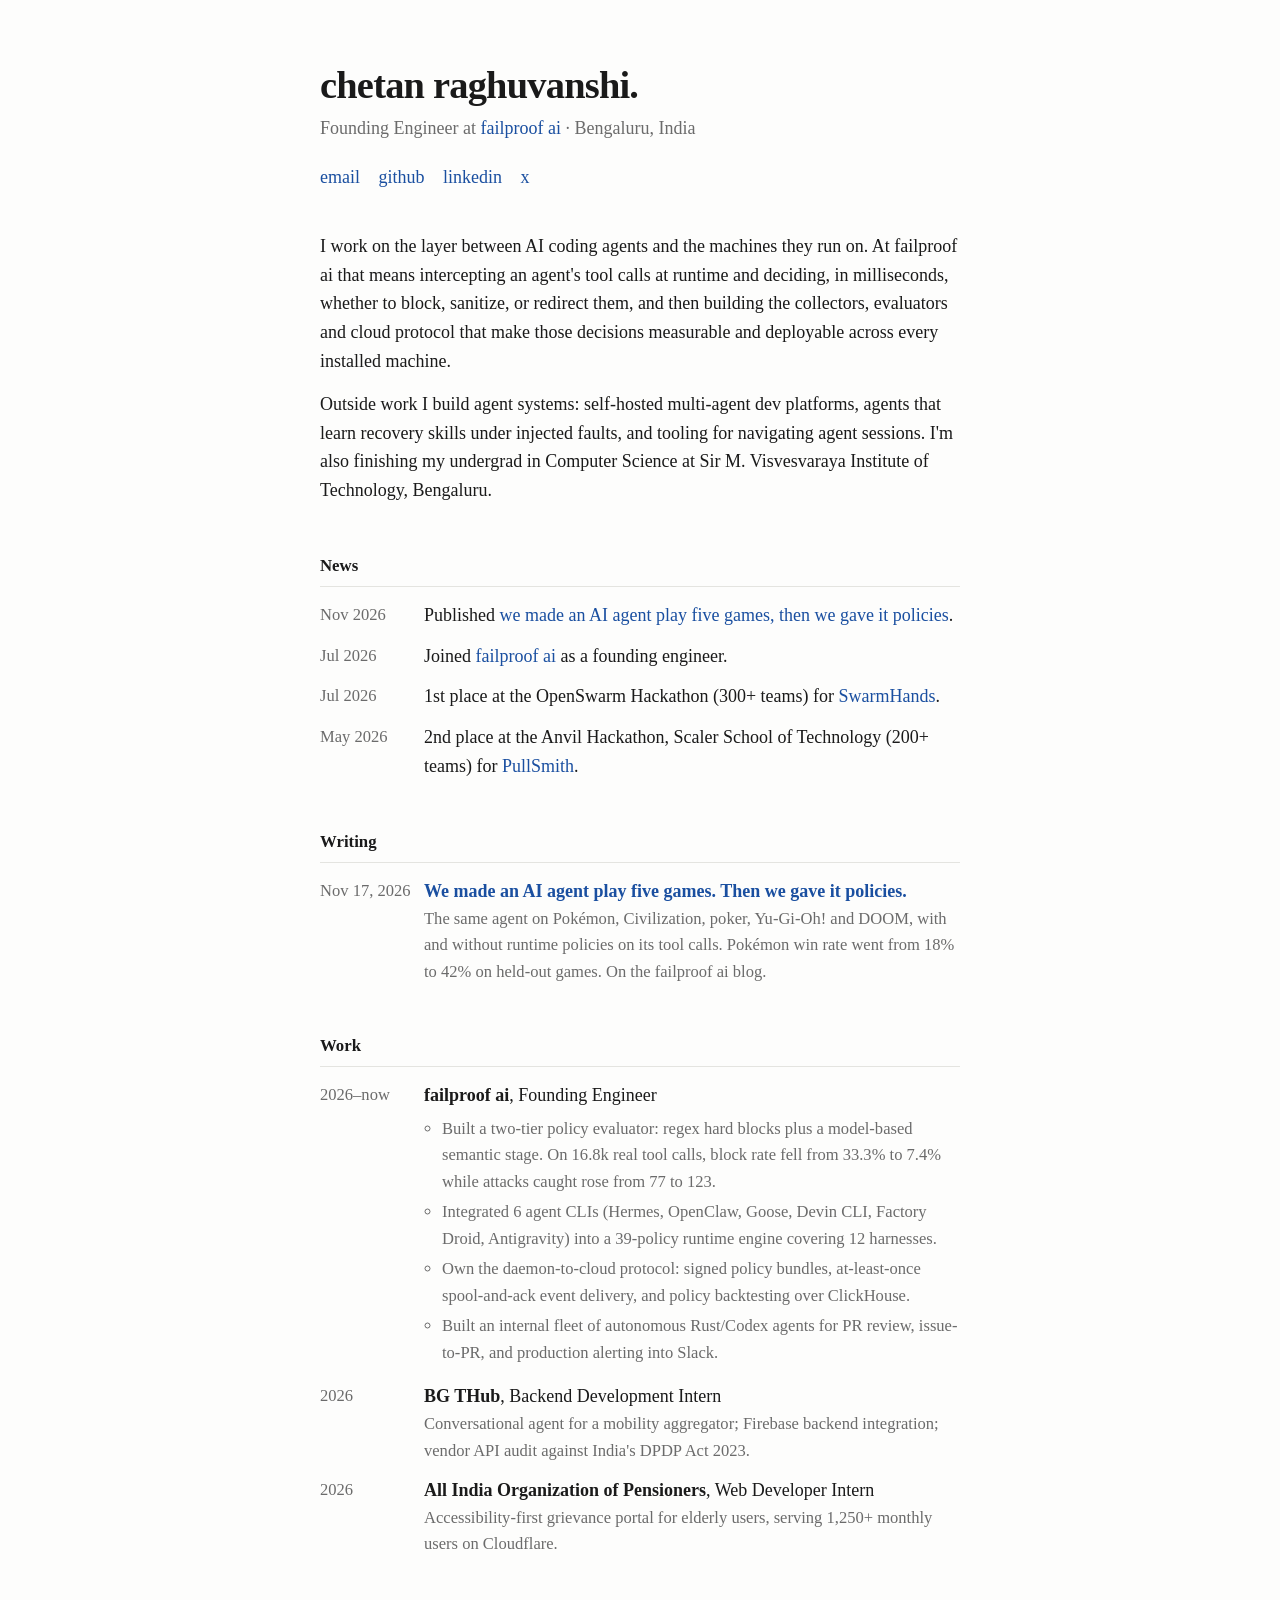
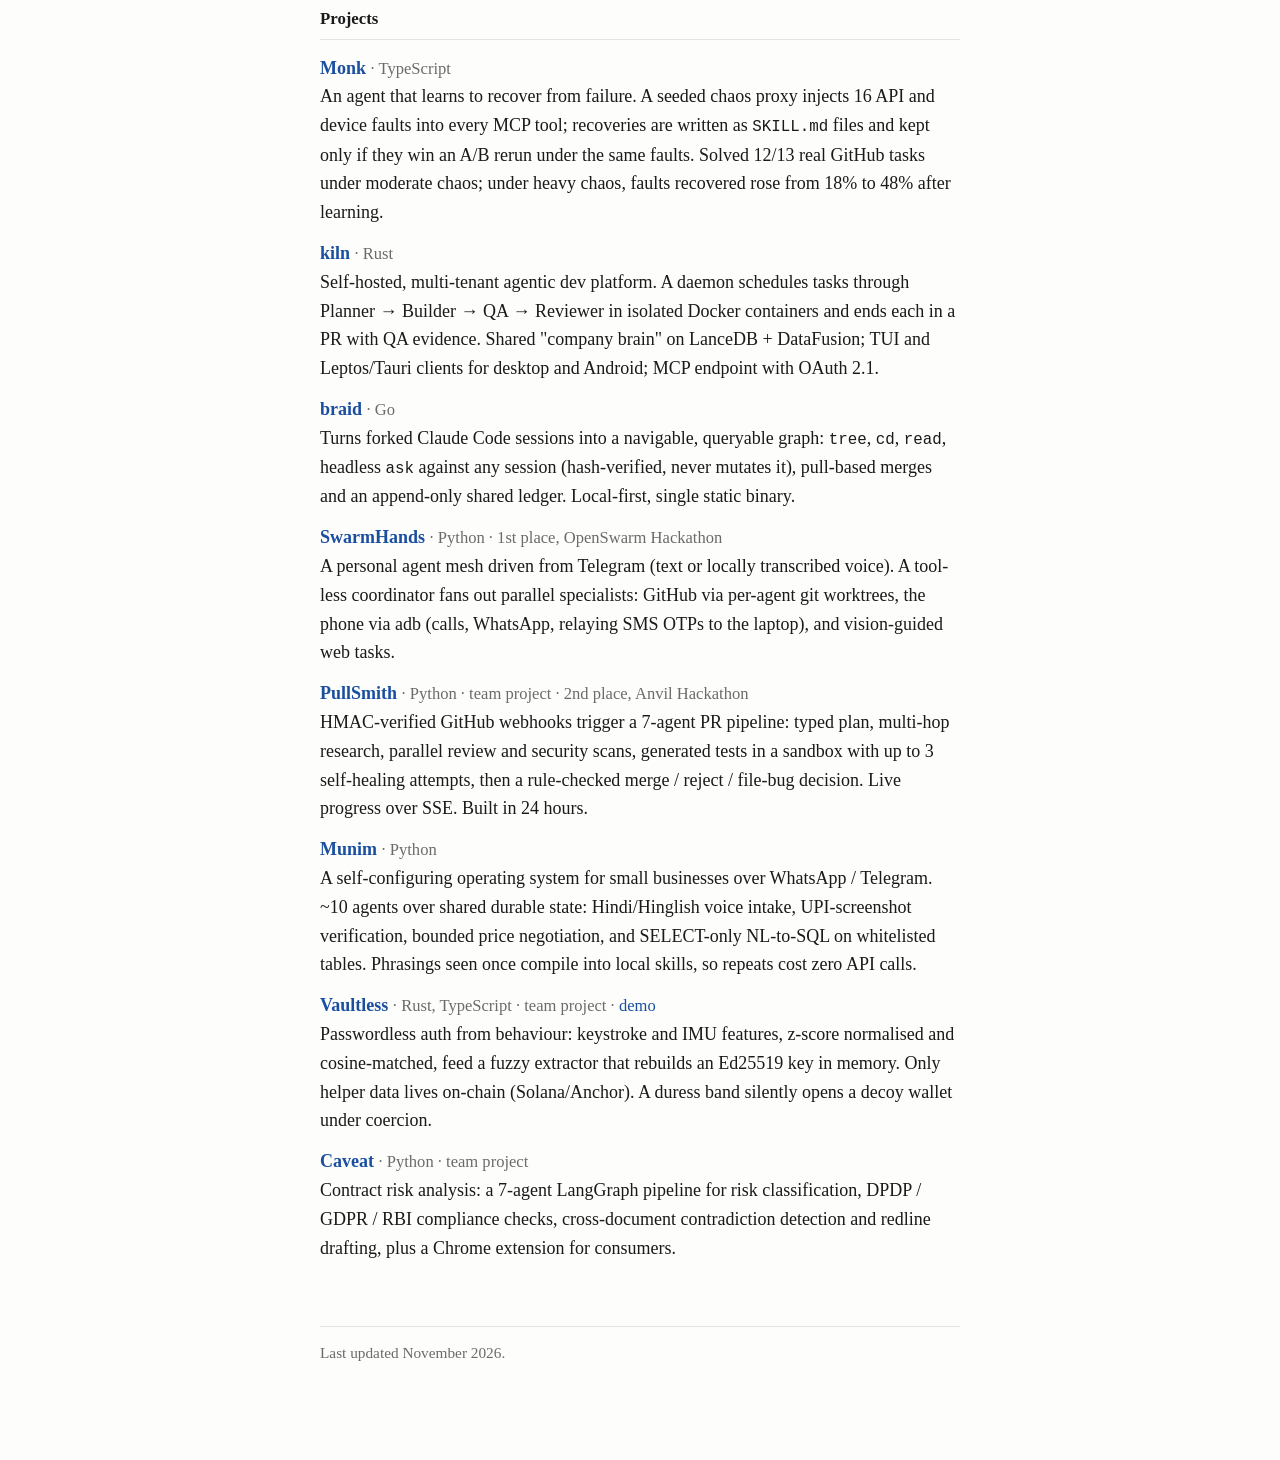
==== commit 4d52d3de: "Restore Work section with condensed failproof ai entry Co-Authored-By: Claude Opus 5.5 <noreply@anth" ====
--- a/index.html
+++ b/index.html
@@ -57,52 +57,33 @@
     </li>
   </ul>
 
-  <h2>At failproof ai</h2>
-  <p class="meta">Founding Engineer, Jul 2026 – present. TypeScript, Rust, ClickHouse, PostgreSQL, Kubernetes.</p>
-  <ul class="plain">
+  <h2>Work</h2>
+  <ul class="plain dated">
     <li>
-      <span class="item-title">Two-tier semantic policy evaluation.</span>
-      Regex policies stay as hard blocks; a second stage sends 15 judgment-heavy policies
-      to a model-based reviewer, opt-in locally (bring your own key) or via a rate-limited,
-      fail-open Cloud endpoint. Replayed over 16.8k real tool calls: block rate fell from
-      33.3% to 7.4% while attacks caught rose from 77 to 123.
+      <span class="date">2026–now</span>
+      <span>
+        <span class="item-title">failproof ai</span>, Founding Engineer
+        <ul class="bullets">
+          <li>Built a two-tier policy evaluator: regex hard blocks plus a model-based semantic stage. On 16.8k real tool calls, block rate fell from 33.3% to 7.4% while attacks caught rose from 77 to 123.</li>
+          <li>Integrated 6 agent CLIs (Hermes, OpenClaw, Goose, Devin CLI, Factory Droid, Antigravity) into a 39-policy runtime engine covering 12 harnesses.</li>
+          <li>Own the daemon-to-cloud protocol: signed policy bundles, at-least-once spool-and-ack event delivery, and policy backtesting over ClickHouse.</li>
+          <li>Built an internal fleet of autonomous Rust/Codex agents for PR review, issue-to-PR, and production alerting into Slack.</li>
+        </ul>
+      </span>
     </li>
     <li>
-      <span class="item-title">Agent harness integrations.</span>
-      Hooked the tool-call lifecycle of Hermes, OpenClaw, Goose, Devin CLI, Factory Droid
-      and Antigravity into a 39-policy block / sanitize / instruct engine that now covers
-      12 harnesses. Verified against live CLIs rather than docs, which caught schema and
-      timeout-unit bugs the published specs missed.
+      <span class="date">2026</span>
+      <span>
+        <span class="item-title">BG THub</span>, Backend Development Intern
+        <span class="desc meta">Conversational agent for a mobility aggregator; Firebase backend integration; vendor API audit against India's DPDP Act 2023.</span>
+      </span>
     </li>
     <li>
-      <span class="item-title">Transcript collector, in Rust.</span>
-      Session ingestion for 12 agent CLIs inside the daemon: JSONL tailers, a SQLite poller
-      with message-id dedup (removing 2–4× duplicate events), and a backward-compatible
-      epoch hook for sources with no timestamps.
-    </li>
-    <li>
-      <span class="item-title">Daemon-to-cloud protocol.</span>
-      Signed policy bundles, cursor-based spool-and-ack delivery for at-least-once event
-      shipping, and version-safe rollout; policy packs pinned to commit SHAs.
-    </li>
-    <li>
-      <span class="item-title">Evaluation infrastructure.</span>
-      Policy backtesting that replays historical tool calls out of ClickHouse against
-      candidate policies before rollout, and automated eval generation on an isolated
-      Kubernetes eval pod that pushes results back to the server.
-    </li>
-    <li>
-      <span class="item-title">Integration canary.</span>
-      A daily CI canary that runs harmless probes against every supported agent CLI,
-      version-gates reruns, and reports pass / fail / inconclusive to Slack.
-    </li>
-    <li>
-      <span class="item-title">Internal agents and alerting.</span>
-      A fleet of autonomous Rust/Codex agents in locked-down, budget-capped containers:
-      PR review that boots each PR's full stack and drives it with Playwright, issue-to-PR
-      automation, canary failure diagnosis, and a production-alert agent that digests
-      errors and policy denials into Slack twice a day. The fleet runs under failproof ai's
-      own tracing.
+      <span class="date">2026</span>
+      <span>
+        <span class="item-title">All India Organization of Pensioners</span>, Web Developer Intern
+        <span class="desc meta">Accessibility-first grievance portal for elderly users, serving 1,250+ monthly users on Cloudflare.</span>
+      </span>
     </li>
   </ul>
 
--- a/style.css
+++ b/style.css
@@ -65,9 +65,9 @@
 p { margin: 0 0 14px; }
 
 ul.plain { list-style: none; padding: 0; margin: 0; }
-ul.plain li { margin: 0 0 12px; }
+ul.plain > li { margin: 0 0 12px; }
 
-.dated li { display: grid; grid-template-columns: 92px 1fr; gap: 12px; }
+.dated > li { display: grid; grid-template-columns: 92px 1fr; gap: 12px; }
 .date { color: var(--muted); font-variant-numeric: tabular-nums; font-size: 0.92em; padding-top: 1px; }
 
 .item-title { font-weight: 600; }
@@ -101,5 +101,8 @@
   body { font-size: 17px; }
   main { padding: 40px 16px 72px; }
   h1 { font-size: 2rem; }
-  .dated li { grid-template-columns: 1fr; gap: 0; }
+  .dated > li { grid-template-columns: 1fr; gap: 0; }
 }
+
+ul.bullets { margin: 6px 0 0; padding-left: 18px; color: var(--muted); font-size: 0.92em; }
+ul.bullets li { margin: 0 0 4px; }
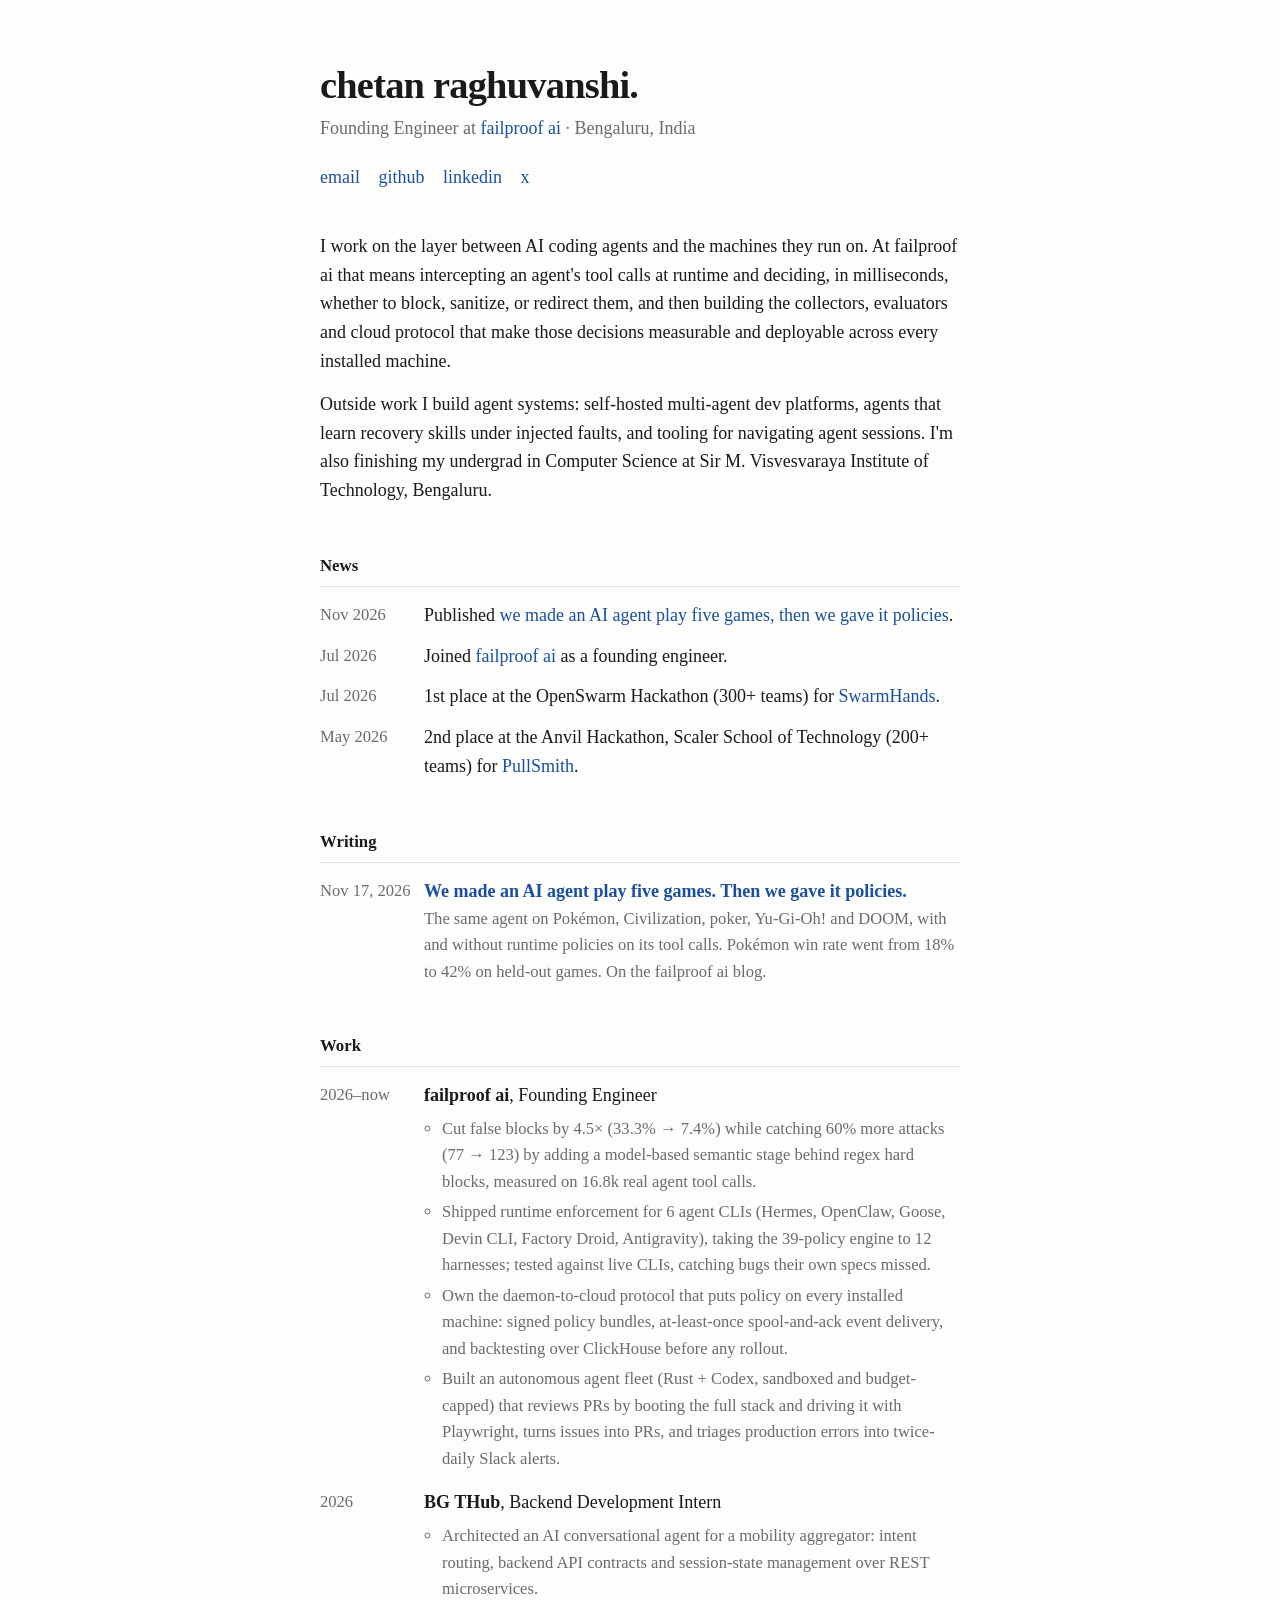
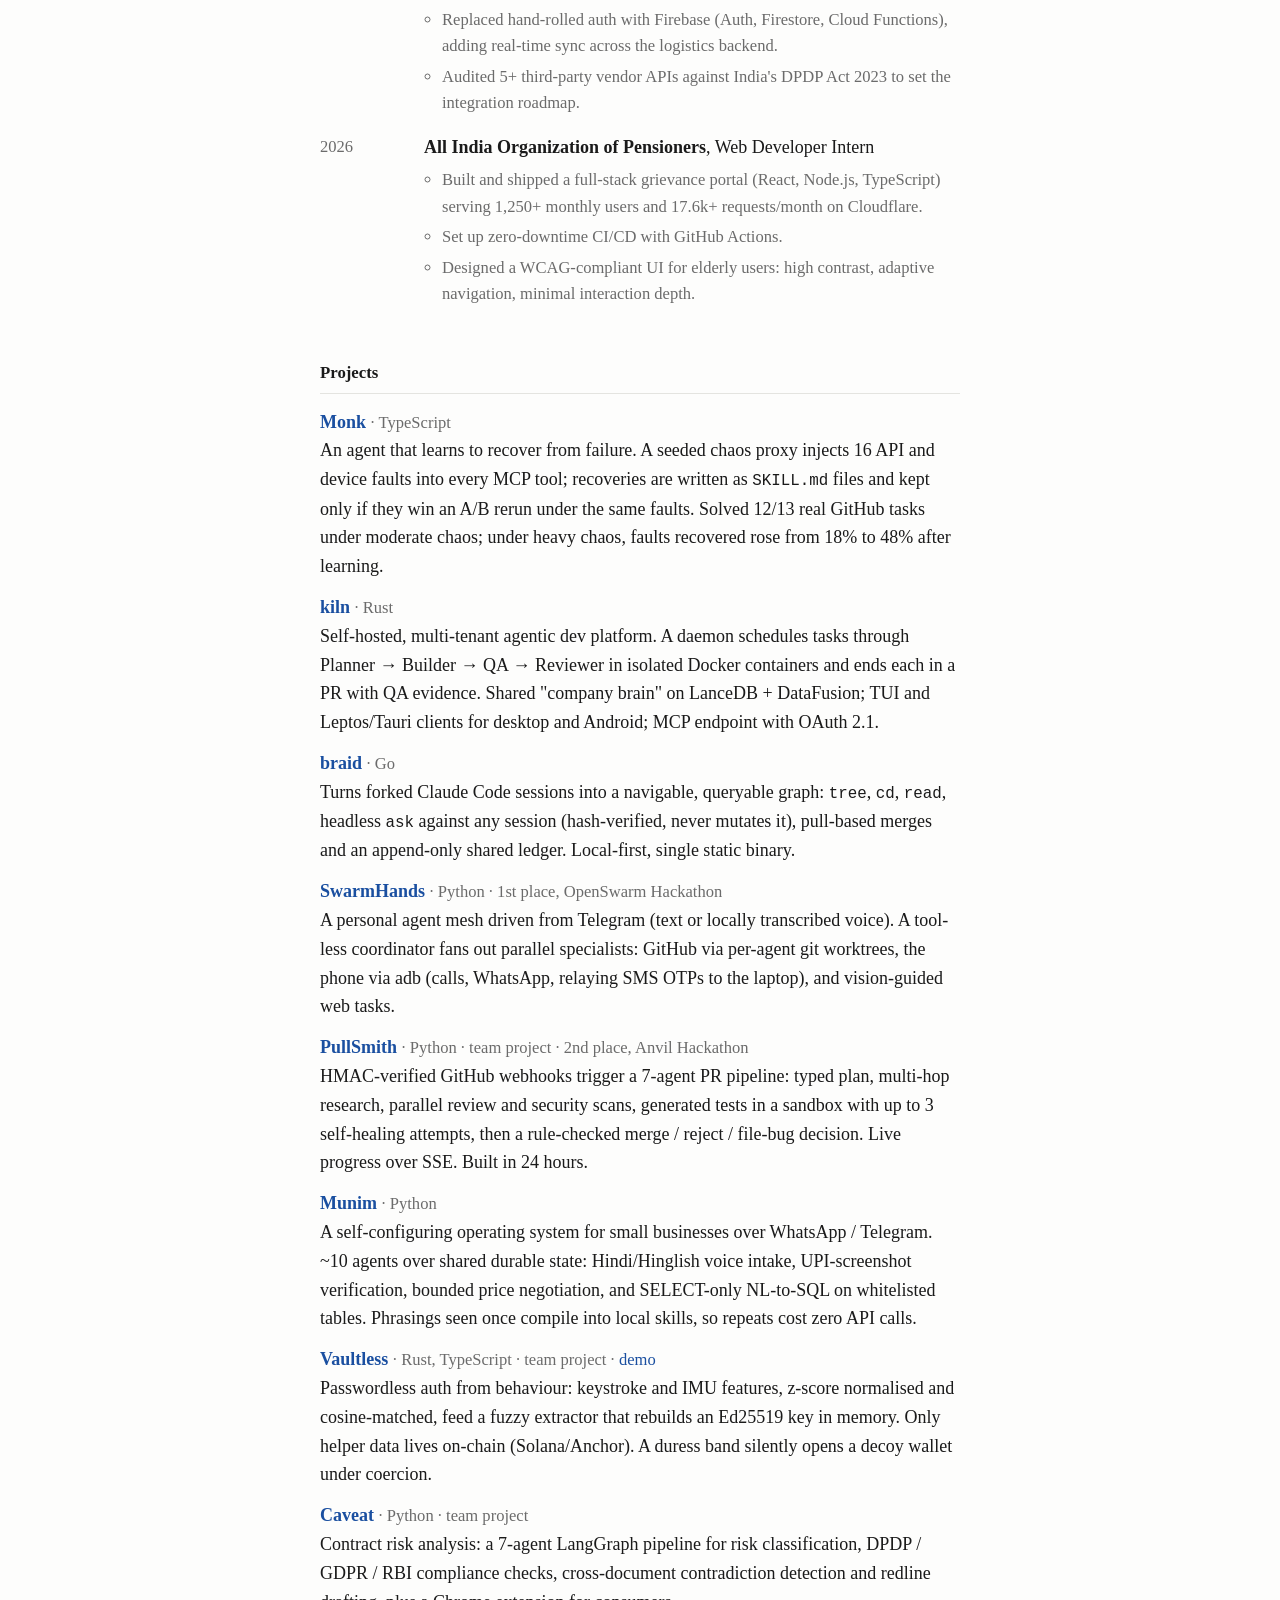
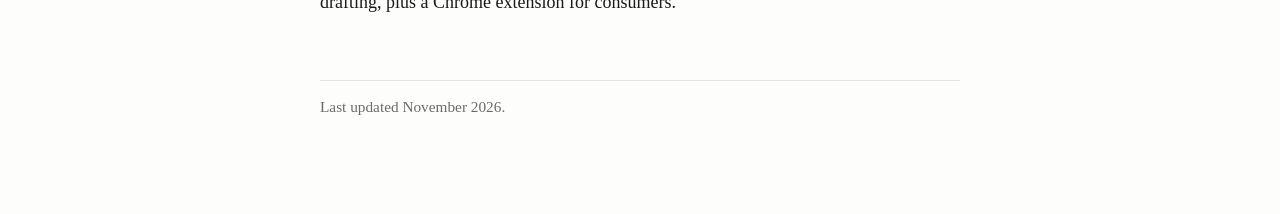
==== commit c5e46ed9: "Punchier experience bullets Co-Authored-By: Claude Opus 5.5 <noreply@anthropic.com>" ====
--- a/index.html
+++ b/index.html
@@ -64,10 +64,10 @@
       <span>
         <span class="item-title">failproof ai</span>, Founding Engineer
         <ul class="bullets">
-          <li>Built a two-tier policy evaluator: regex hard blocks plus a model-based semantic stage. On 16.8k real tool calls, block rate fell from 33.3% to 7.4% while attacks caught rose from 77 to 123.</li>
-          <li>Integrated 6 agent CLIs (Hermes, OpenClaw, Goose, Devin CLI, Factory Droid, Antigravity) into a 39-policy runtime engine covering 12 harnesses.</li>
-          <li>Own the daemon-to-cloud protocol: signed policy bundles, at-least-once spool-and-ack event delivery, and policy backtesting over ClickHouse.</li>
-          <li>Built an internal fleet of autonomous Rust/Codex agents for PR review, issue-to-PR, and production alerting into Slack.</li>
+          <li>Cut false blocks by 4.5× (33.3% → 7.4%) while catching 60% more attacks (77 → 123) by adding a model-based semantic stage behind regex hard blocks, measured on 16.8k real agent tool calls.</li>
+          <li>Shipped runtime enforcement for 6 agent CLIs (Hermes, OpenClaw, Goose, Devin CLI, Factory Droid, Antigravity), taking the 39-policy engine to 12 harnesses; tested against live CLIs, catching bugs their own specs missed.</li>
+          <li>Own the daemon-to-cloud protocol that puts policy on every installed machine: signed policy bundles, at-least-once spool-and-ack event delivery, and backtesting over ClickHouse before any rollout.</li>
+          <li>Built an autonomous agent fleet (Rust + Codex, sandboxed and budget-capped) that reviews PRs by booting the full stack and driving it with Playwright, turns issues into PRs, and triages production errors into twice-daily Slack alerts.</li>
         </ul>
       </span>
     </li>
@@ -75,14 +75,22 @@
       <span class="date">2026</span>
       <span>
         <span class="item-title">BG THub</span>, Backend Development Intern
-        <span class="desc meta">Conversational agent for a mobility aggregator; Firebase backend integration; vendor API audit against India's DPDP Act 2023.</span>
+        <ul class="bullets">
+          <li>Architected an AI conversational agent for a mobility aggregator: intent routing, backend API contracts and session-state management over REST microservices.</li>
+          <li>Replaced hand-rolled auth with Firebase (Auth, Firestore, Cloud Functions), adding real-time sync across the logistics backend.</li>
+          <li>Audited 5+ third-party vendor APIs against India's DPDP Act 2023 to set the integration roadmap.</li>
+        </ul>
       </span>
     </li>
     <li>
       <span class="date">2026</span>
       <span>
         <span class="item-title">All India Organization of Pensioners</span>, Web Developer Intern
-        <span class="desc meta">Accessibility-first grievance portal for elderly users, serving 1,250+ monthly users on Cloudflare.</span>
+        <ul class="bullets">
+          <li>Built and shipped a full-stack grievance portal (React, Node.js, TypeScript) serving 1,250+ monthly users and 17.6k+ requests/month on Cloudflare.</li>
+          <li>Set up zero-downtime CI/CD with GitHub Actions.</li>
+          <li>Designed a WCAG-compliant UI for elderly users: high contrast, adaptive navigation, minimal interaction depth.</li>
+        </ul>
       </span>
     </li>
   </ul>
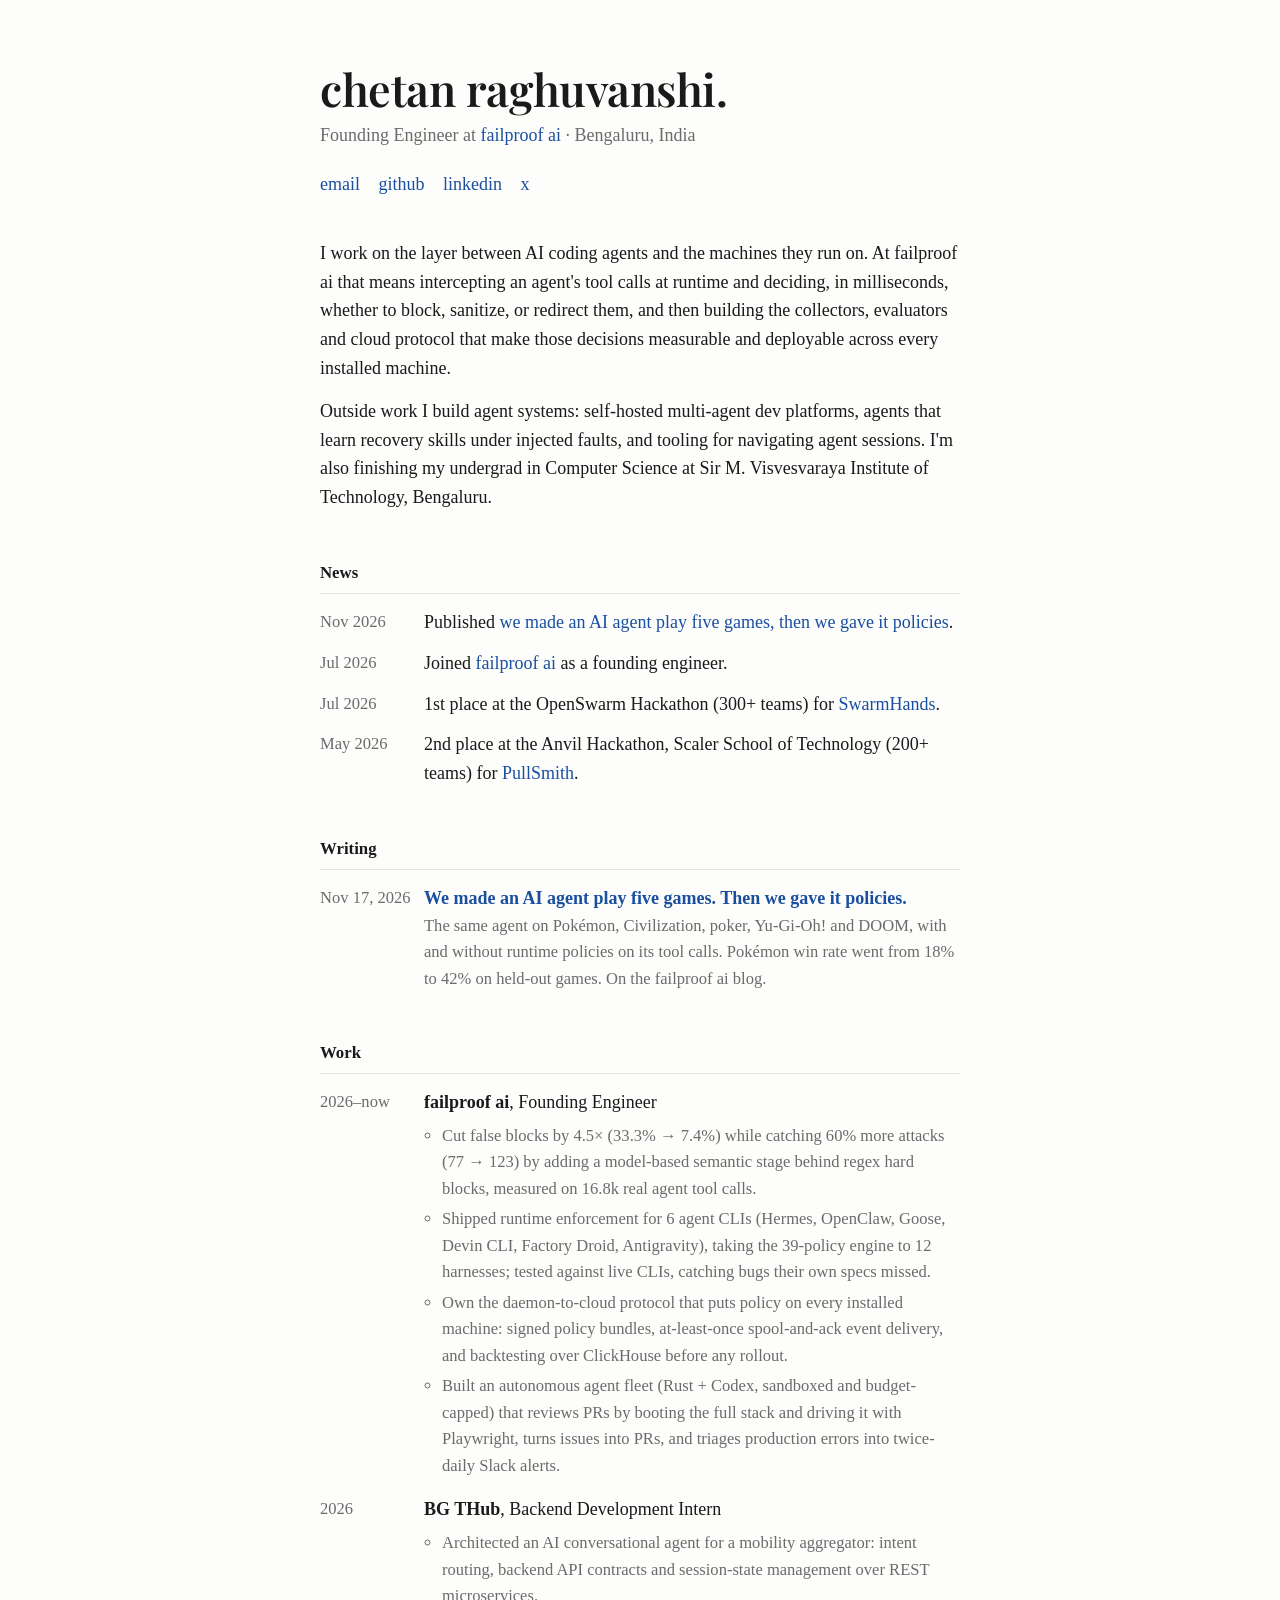
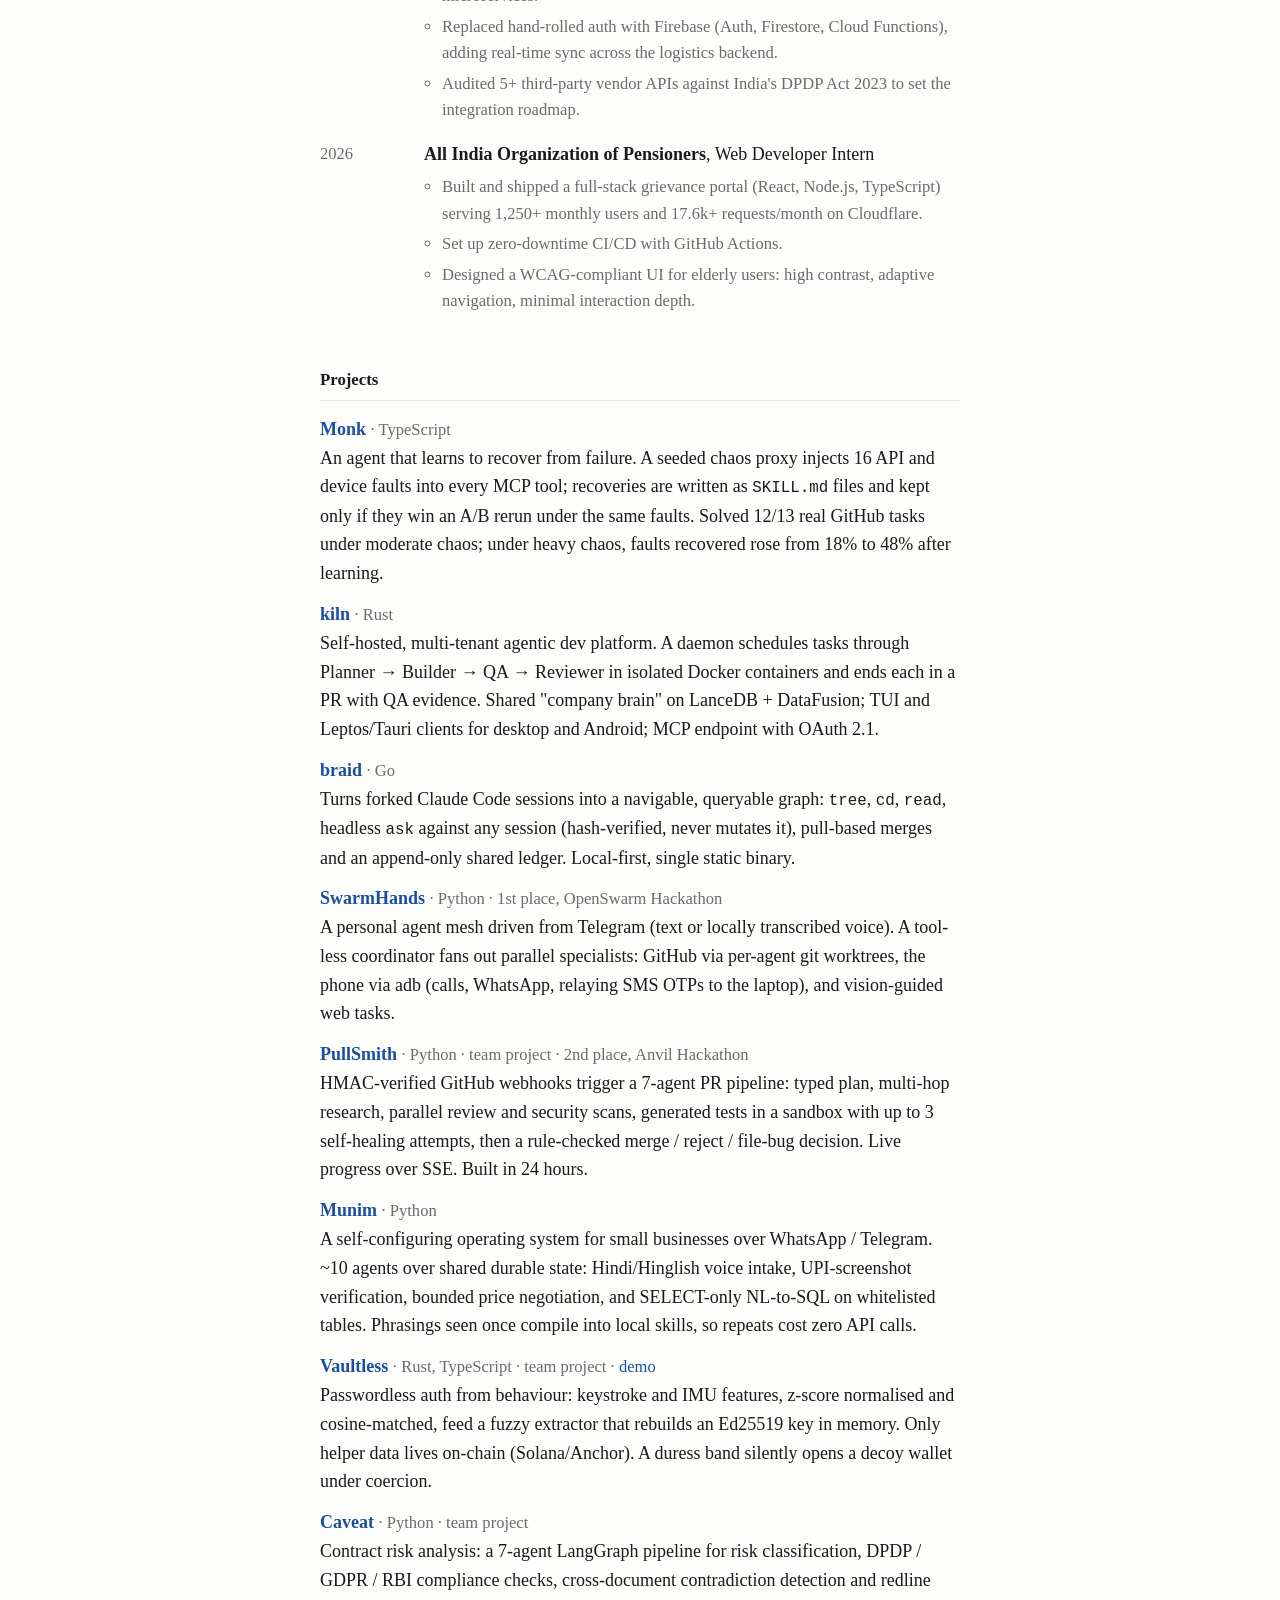
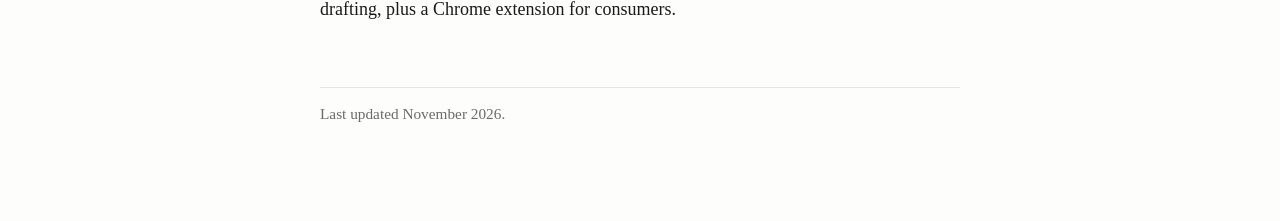
==== commit 3f65fb5e: "Set name in Playfair Display Co-Authored-By: Claude Opus 5.5 <noreply@anthropic.com>" ====
--- a/index.html
+++ b/index.html
@@ -8,6 +8,9 @@
   <meta property="og:title" content="Chetan Raghuvanshi">
   <meta property="og:description" content="Founding engineer at failproof ai. Agent runtimes, guardrails, evals.">
   <link rel="icon" href="data:image/svg+xml,<svg xmlns='http://www.w3.org/2000/svg' viewBox='0 0 100 100'><text y='.9em' font-size='90' font-family='Georgia,serif'>c.</text></svg>">
+  <link rel="preconnect" href="https://fonts.googleapis.com">
+  <link rel="preconnect" href="https://fonts.gstatic.com" crossorigin>
+  <link href="https://fonts.googleapis.com/css2?family=Playfair+Display:wght@600&display=swap" rel="stylesheet">
   <link rel="stylesheet" href="/style.css">
 </head>
 <body>
--- a/style.css
+++ b/style.css
@@ -41,9 +41,10 @@
 a:hover { text-decoration: underline; text-underline-offset: 3px; }
 
 h1 {
-  font-size: 2.4rem;
+  font-family: "Playfair Display", Georgia, serif;
+  font-size: 2.8rem;
   font-weight: 600;
-  letter-spacing: -0.02em;
+  letter-spacing: -0.01em;
   line-height: 1.1;
   margin: 0 0 8px;
 }
@@ -100,7 +101,7 @@
 @media (max-width: 520px) {
   body { font-size: 17px; }
   main { padding: 40px 16px 72px; }
-  h1 { font-size: 2rem; }
+  h1 { font-size: 2.2rem; }
   .dated > li { grid-template-columns: 1fr; gap: 0; }
 }
 
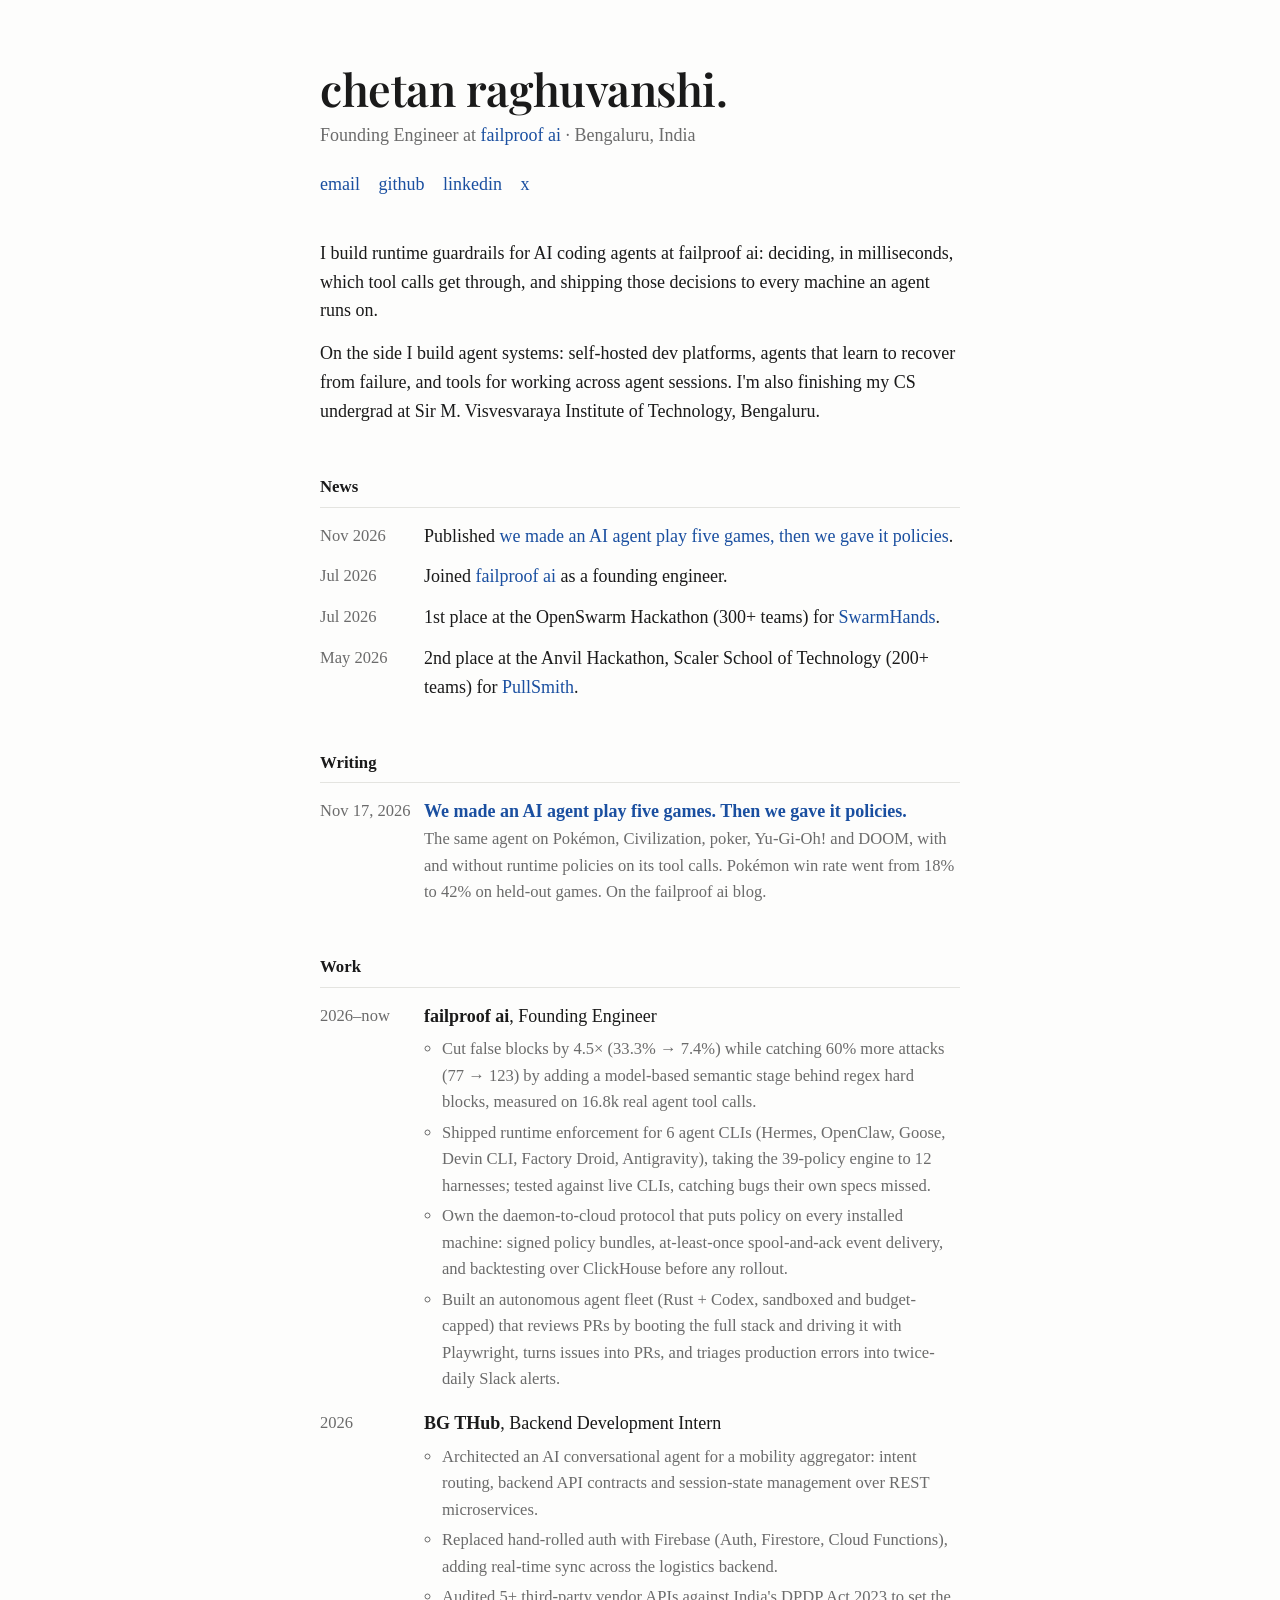
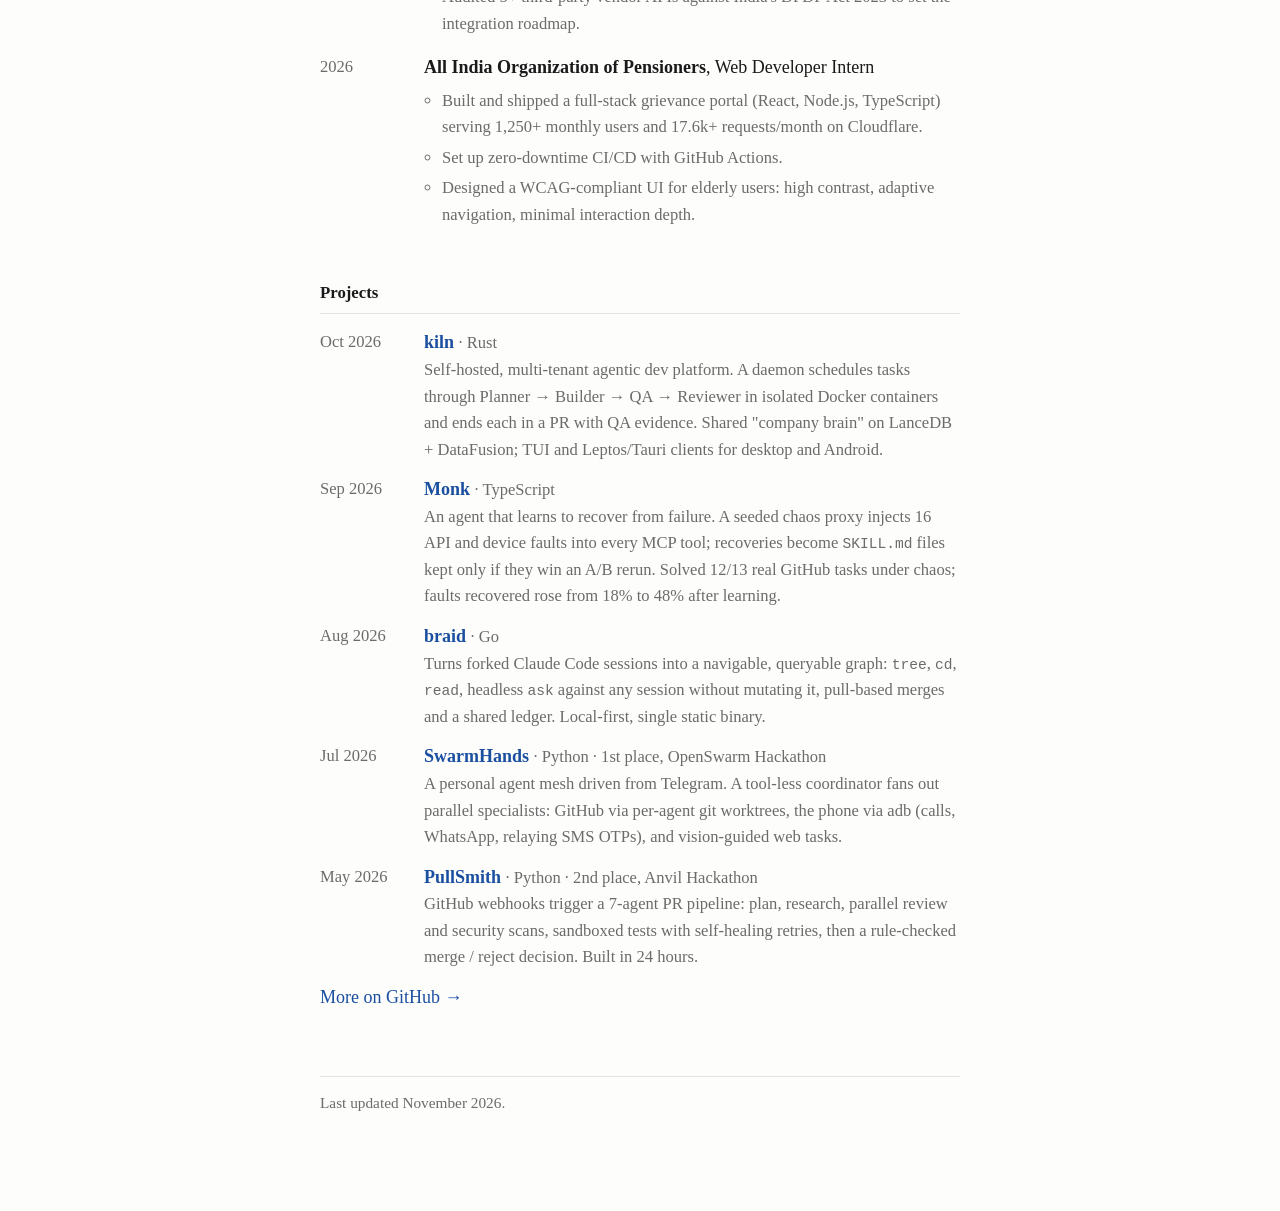
==== commit 36ff3540: "Social preview card, tighter bio, top-5 projects Co-Authored-By: Claude Opus 5.5 <noreply@anthropic." ====
--- a/index.html
+++ b/index.html
@@ -5,8 +5,16 @@
   <meta name="viewport" content="width=device-width, initial-scale=1">
   <title>Chetan Raghuvanshi</title>
   <meta name="description" content="Chetan Raghuvanshi: founding engineer at failproof ai, building runtime policy enforcement, evaluators and infrastructure for AI coding agents.">
+  <meta property="og:type" content="website">
+  <meta property="og:url" content="https://chetan-raghuvanshi.github.io/">
   <meta property="og:title" content="Chetan Raghuvanshi">
-  <meta property="og:description" content="Founding engineer at failproof ai. Agent runtimes, guardrails, evals.">
+  <meta property="og:description" content="Founding Engineer at failproof ai. Runtime guardrails for AI coding agents.">
+  <meta property="og:image" content="https://chetan-raghuvanshi.github.io/og.png">
+  <meta property="og:image:width" content="1200">
+  <meta property="og:image:height" content="630">
+  <meta name="twitter:card" content="summary_large_image">
+  <meta name="twitter:site" content="@chhhee10">
+  <meta name="twitter:image" content="https://chetan-raghuvanshi.github.io/og.png">
   <link rel="icon" href="data:image/svg+xml,<svg xmlns='http://www.w3.org/2000/svg' viewBox='0 0 100 100'><text y='.9em' font-size='90' font-family='Georgia,serif'>c.</text></svg>">
   <link rel="preconnect" href="https://fonts.googleapis.com">
   <link rel="preconnect" href="https://fonts.gstatic.com" crossorigin>
@@ -27,17 +35,14 @@
   </p>
 
   <p>
-    I work on the layer between AI coding agents and the machines they run on. At
-    failproof ai that means intercepting an agent's tool calls at runtime and deciding,
-    in milliseconds, whether to block, sanitize, or redirect them, and then building the
-    collectors, evaluators and cloud protocol that make those decisions measurable and
-    deployable across every installed machine.
+    I build runtime guardrails for AI coding agents at failproof ai: deciding, in
+    milliseconds, which tool calls get through, and shipping those decisions to every
+    machine an agent runs on.
   </p>
   <p>
-    Outside work I build agent systems: self-hosted multi-agent dev platforms, agents
-    that learn recovery skills under injected faults, and tooling for navigating agent
-    sessions. I'm also finishing my undergrad in Computer Science at Sir M. Visvesvaraya
-    Institute of Technology, Bengaluru.
+    On the side I build agent systems: self-hosted dev platforms, agents that learn to
+    recover from failure, and tools for working across agent sessions. I'm also finishing
+    my CS undergrad at Sir M. Visvesvaraya Institute of Technology, Bengaluru.
   </p>
 
   <h2>News</h2>
@@ -99,48 +104,44 @@
   </ul>
 
   <h2>Projects</h2>
-  <ul class="plain">
+  <ul class="plain dated">
     <li>
-      <a class="item-title" href="https://github.com/Vijeta-Patel/Monk">Monk</a>
-      <span class="meta">· TypeScript</span>
-      <span class="desc">An agent that learns to recover from failure. A seeded chaos proxy injects 16 API and device faults into every MCP tool; recoveries are written as <code>SKILL.md</code> files and kept only if they win an A/B rerun under the same faults. Solved 12/13 real GitHub tasks under moderate chaos; under heavy chaos, faults recovered rose from 18% to 48% after learning.</span>
+      <span class="date">Oct 2026</span>
+      <span>
+        <a class="item-title" href="https://github.com/chhhee10/kiln">kiln</a> <span class="meta">· Rust</span>
+        <span class="desc meta">Self-hosted, multi-tenant agentic dev platform. A daemon schedules tasks through Planner → Builder → QA → Reviewer in isolated Docker containers and ends each in a PR with QA evidence. Shared "company brain" on LanceDB + DataFusion; TUI and Leptos/Tauri clients for desktop and Android.</span>
+      </span>
     </li>
     <li>
-      <a class="item-title" href="https://github.com/chhhee10/kiln">kiln</a>
-      <span class="meta">· Rust</span>
-      <span class="desc">Self-hosted, multi-tenant agentic dev platform. A daemon schedules tasks through Planner → Builder → QA → Reviewer in isolated Docker containers and ends each in a PR with QA evidence. Shared "company brain" on LanceDB + DataFusion; TUI and Leptos/Tauri clients for desktop and Android; MCP endpoint with OAuth 2.1.</span>
+      <span class="date">Sep 2026</span>
+      <span>
+        <a class="item-title" href="https://github.com/Vijeta-Patel/Monk">Monk</a> <span class="meta">· TypeScript</span>
+        <span class="desc meta">An agent that learns to recover from failure. A seeded chaos proxy injects 16 API and device faults into every MCP tool; recoveries become <code>SKILL.md</code> files kept only if they win an A/B rerun. Solved 12/13 real GitHub tasks under chaos; faults recovered rose from 18% to 48% after learning.</span>
+      </span>
     </li>
     <li>
-      <a class="item-title" href="https://github.com/chhhee10/braid">braid</a>
-      <span class="meta">· Go</span>
-      <span class="desc">Turns forked Claude Code sessions into a navigable, queryable graph: <code>tree</code>, <code>cd</code>, <code>read</code>, headless <code>ask</code> against any session (hash-verified, never mutates it), pull-based merges and an append-only shared ledger. Local-first, single static binary.</span>
+      <span class="date">Aug 2026</span>
+      <span>
+        <a class="item-title" href="https://github.com/chhhee10/braid">braid</a> <span class="meta">· Go</span>
+        <span class="desc meta">Turns forked Claude Code sessions into a navigable, queryable graph: <code>tree</code>, <code>cd</code>, <code>read</code>, headless <code>ask</code> against any session without mutating it, pull-based merges and a shared ledger. Local-first, single static binary.</span>
+      </span>
     </li>
     <li>
-      <a class="item-title" href="https://github.com/chhhee10/swarmhands">SwarmHands</a>
-      <span class="meta">· Python · 1st place, OpenSwarm Hackathon</span>
-      <span class="desc">A personal agent mesh driven from Telegram (text or locally transcribed voice). A tool-less coordinator fans out parallel specialists: GitHub via per-agent git worktrees, the phone via adb (calls, WhatsApp, relaying SMS OTPs to the laptop), and vision-guided web tasks.</span>
+      <span class="date">Jul 2026</span>
+      <span>
+        <a class="item-title" href="https://github.com/chhhee10/swarmhands">SwarmHands</a> <span class="meta">· Python · 1st place, OpenSwarm Hackathon</span>
+        <span class="desc meta">A personal agent mesh driven from Telegram. A tool-less coordinator fans out parallel specialists: GitHub via per-agent git worktrees, the phone via adb (calls, WhatsApp, relaying SMS OTPs), and vision-guided web tasks.</span>
+      </span>
     </li>
     <li>
-      <a class="item-title" href="https://github.com/chhhee10/PullSmith">PullSmith</a>
-      <span class="meta">· Python · team project · 2nd place, Anvil Hackathon</span>
-      <span class="desc">HMAC-verified GitHub webhooks trigger a 7-agent PR pipeline: typed plan, multi-hop research, parallel review and security scans, generated tests in a sandbox with up to 3 self-healing attempts, then a rule-checked merge / reject / file-bug decision. Live progress over SSE. Built in 24 hours.</span>
-    </li>
-    <li>
-      <a class="item-title" href="https://github.com/chhhee10/DeepMind-Hack">Munim</a>
-      <span class="meta">· Python</span>
-      <span class="desc">A self-configuring operating system for small businesses over WhatsApp / Telegram. ~10 agents over shared durable state: Hindi/Hinglish voice intake, UPI-screenshot verification, bounded price negotiation, and SELECT-only NL-to-SQL on whitelisted tables. Phrasings seen once compile into local skills, so repeats cost zero API calls.</span>
-    </li>
-    <li>
-      <a class="item-title" href="https://github.com/chhhee10/VAULTLESS">Vaultless</a>
-      <span class="meta">· Rust, TypeScript · team project · <a href="https://vaultless-sys.vercel.app">demo</a></span>
-      <span class="desc">Passwordless auth from behaviour: keystroke and IMU features, z-score normalised and cosine-matched, feed a fuzzy extractor that rebuilds an Ed25519 key in memory. Only helper data lives on-chain (Solana/Anchor). A duress band silently opens a decoy wallet under coercion.</span>
-    </li>
-    <li>
-      <a class="item-title" href="https://github.com/chhhee10/Caveat">Caveat</a>
-      <span class="meta">· Python · team project</span>
-      <span class="desc">Contract risk analysis: a 7-agent LangGraph pipeline for risk classification, DPDP / GDPR / RBI compliance checks, cross-document contradiction detection and redline drafting, plus a Chrome extension for consumers.</span>
+      <span class="date">May 2026</span>
+      <span>
+        <a class="item-title" href="https://github.com/chhhee10/PullSmith">PullSmith</a> <span class="meta">· Python · 2nd place, Anvil Hackathon</span>
+        <span class="desc meta">GitHub webhooks trigger a 7-agent PR pipeline: plan, research, parallel review and security scans, sandboxed tests with self-healing retries, then a rule-checked merge / reject decision. Built in 24 hours.</span>
+      </span>
     </li>
   </ul>
+  <p><a href="https://github.com/chhhee10?tab=repositories">More on GitHub →</a></p>
 
   <footer>Last updated November 2026.</footer>
 
